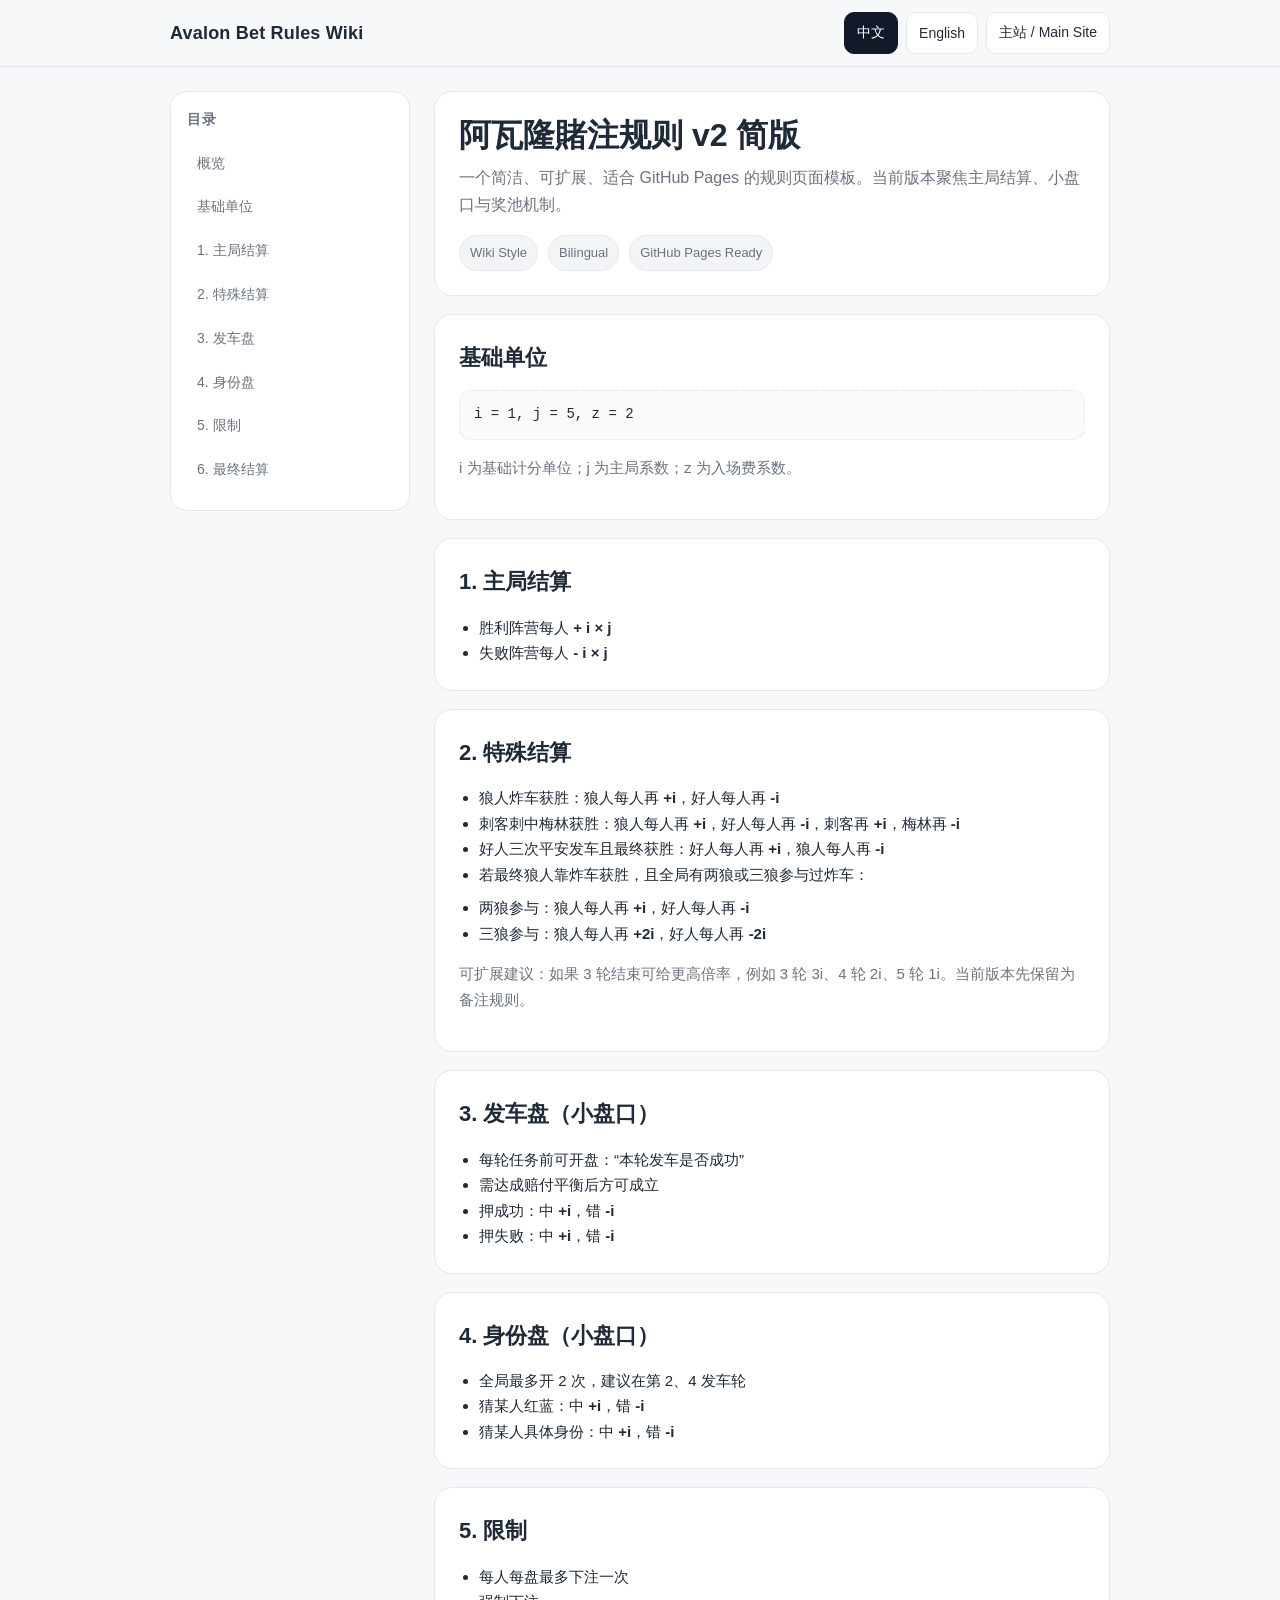
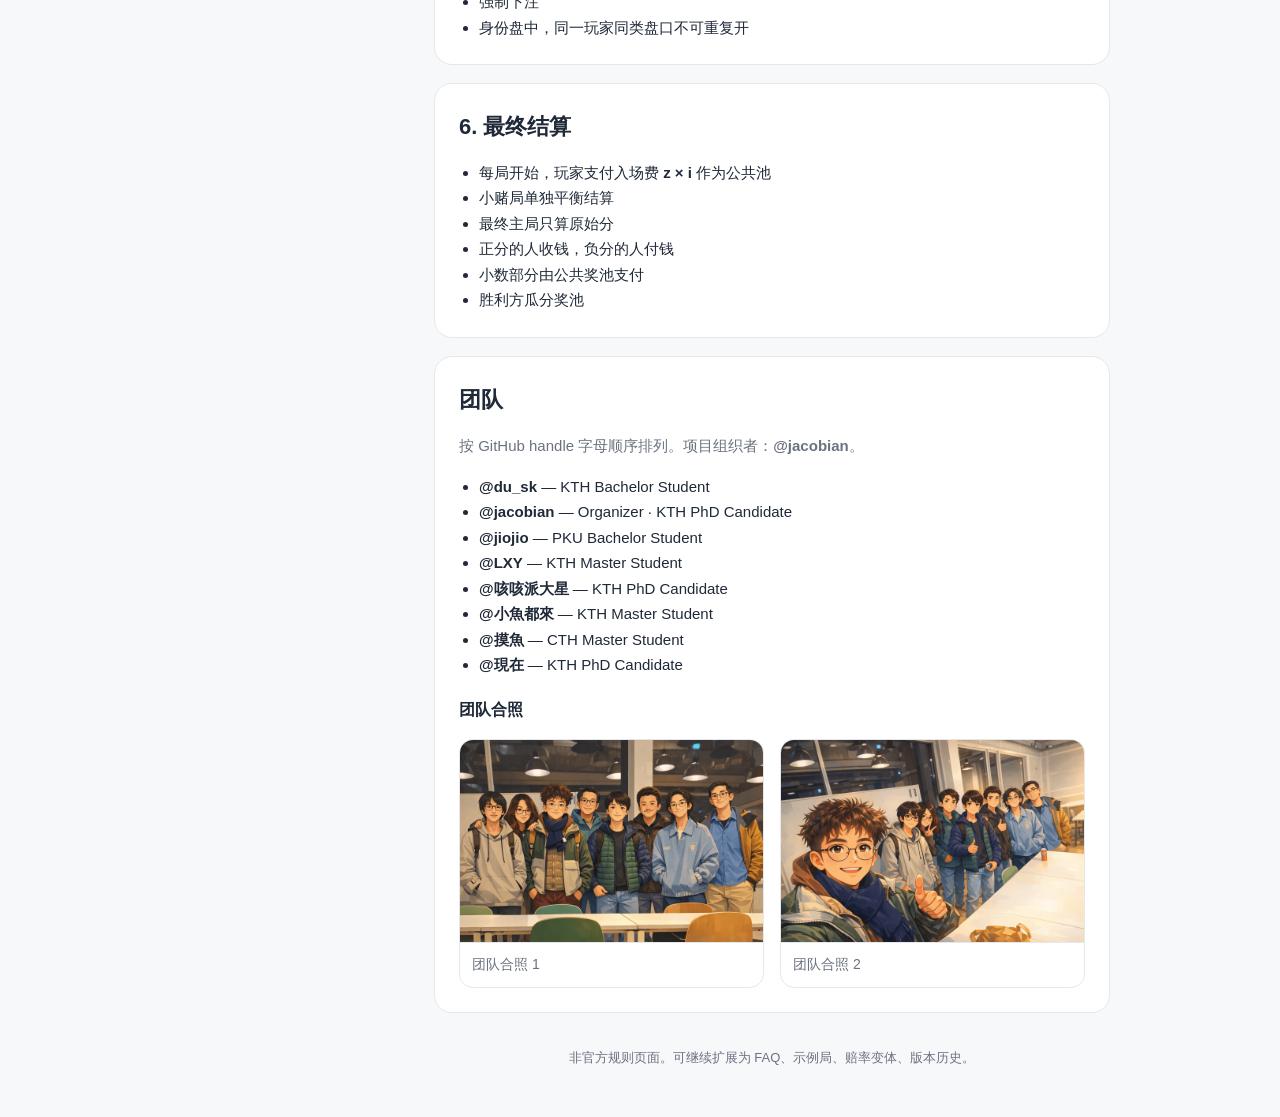
==== index.html @ 6ad9d30f "Add files via upload" ====
<!DOCTYPE html>
<html lang="zh-CN">
<head>
  <meta charset="UTF-8" />
  <meta name="viewport" content="width=device-width, initial-scale=1.0" />
  <title>Avalon Bet Rules Wiki</title>
  <style>
    :root {
      --bg: #f7f8fa;
      --panel: #ffffff;
      --text: #1f2937;
      --muted: #6b7280;
      --line: #e5e7eb;
      --accent: #111827;
      --accent-soft: #f3f4f6;
      --maxw: 980px;
    }

    * { box-sizing: border-box; }

    html {
      scroll-behavior: smooth;
    }

    body {
      margin: 0;
      font-family: -apple-system, BlinkMacSystemFont, "Segoe UI", "PingFang SC",
        "Hiragino Sans GB", "Microsoft YaHei", sans-serif;
      background: var(--bg);
      color: var(--text);
      line-height: 1.7;
    }

    a {
      color: inherit;
      text-decoration: none;
    }

    .topbar {
      position: sticky;
      top: 0;
      z-index: 20;
      backdrop-filter: blur(10px);
      background: rgba(247, 248, 250, 0.9);
      border-bottom: 1px solid var(--line);
    }

    .topbar-inner {
      max-width: var(--maxw);
      margin: 0 auto;
      padding: 12px 20px;
      display: flex;
      align-items: center;
      justify-content: space-between;
      gap: 12px;
      flex-wrap: wrap;
    }

    .brand {
      font-size: 18px;
      font-weight: 700;
      letter-spacing: 0.2px;
    }

    .toolbar {
      display: flex;
      gap: 8px;
      flex-wrap: wrap;
    }

    button, .btn-link {
      border: 1px solid var(--line);
      background: var(--panel);
      color: var(--text);
      padding: 8px 12px;
      border-radius: 10px;
      cursor: pointer;
      font-size: 14px;
      transition: 0.2s ease;
    }

    button:hover, .btn-link:hover {
      background: var(--accent-soft);
    }

    button.active {
      background: var(--accent);
      color: #fff;
      border-color: var(--accent);
    }

    .layout {
      max-width: var(--maxw);
      margin: 0 auto;
      padding: 24px 20px 48px;
      display: grid;
      grid-template-columns: 240px 1fr;
      gap: 24px;
    }

    .sidebar {
      align-self: start;
      position: sticky;
      top: 76px;
      background: var(--panel);
      border: 1px solid var(--line);
      border-radius: 16px;
      padding: 16px;
    }

    .sidebar h2 {
      margin: 0 0 12px;
      font-size: 14px;
      color: var(--muted);
      text-transform: uppercase;
      letter-spacing: 0.08em;
    }

    .sidebar nav a {
      display: block;
      padding: 8px 10px;
      border-radius: 10px;
      color: var(--muted);
      font-size: 14px;
      margin-bottom: 4px;
    }

    .sidebar nav a:hover {
      background: var(--accent-soft);
      color: var(--text);
    }

    .content {
      min-width: 0;
    }

    .hero, .card {
      background: var(--panel);
      border: 1px solid var(--line);
      border-radius: 18px;
      padding: 24px;
      margin-bottom: 18px;
    }

    .hero h1 {
      margin: 0 0 10px;
      font-size: 32px;
      line-height: 1.2;
    }

    .hero p {
      margin: 0;
      color: var(--muted);
    }

    .meta {
      display: flex;
      flex-wrap: wrap;
      gap: 10px;
      margin-top: 16px;
    }

    .tag {
      display: inline-block;
      padding: 6px 10px;
      border-radius: 999px;
      background: var(--accent-soft);
      border: 1px solid var(--line);
      font-size: 13px;
      color: var(--muted);
    }

    .card h2 {
      margin: 0 0 14px;
      font-size: 22px;
    }

    .card h3 {
      margin: 18px 0 10px;
      font-size: 16px;
    }

    .card p, .card li {
      font-size: 15px;
    }

    .card ul {
      margin: 8px 0 0 20px;
      padding: 0;
    }

    .formula {
      background: #fafafa;
      border: 1px dashed var(--line);
      border-radius: 12px;
      padding: 12px 14px;
      font-family: ui-monospace, SFMono-Regular, Menlo, Consolas, monospace;
      font-size: 14px;
      overflow-x: auto;
    }

    .note {
      color: var(--muted);
      font-size: 14px;
    }

    .footer {
      text-align: center;
      color: var(--muted);
      font-size: 13px;
      padding: 16px 0 0;
    }

    [data-lang] {
      display: none;
    }

    [data-lang].show {
      display: block;
    }

    @media (max-width: 860px) {
      .layout {
        grid-template-columns: 1fr;
      }

      .sidebar {
        position: static;
      }

      .hero h1 {
        font-size: 26px;
      }
    }

      .team-grid {
    display: grid;
    grid-template-columns: repeat(2, minmax(0, 1fr));
    gap: 16px;
    margin-top: 16px;
  }

  .team-figure {
    margin: 0;
    border: 1px solid var(--line);
    border-radius: 14px;
    overflow: hidden;
    background: #fff;
  }

  .team-figure img {
    display: block;
    width: 100%;
    height: auto;
  }

  .team-figure figcaption {
    padding: 10px 12px;
    font-size: 14px;
    color: var(--muted);
    border-top: 1px solid var(--line);
  }

  @media (max-width: 860px) {
    .team-grid {
      grid-template-columns: 1fr;
    }
  }
    
  </style>
</head>
<body>
  <header class="topbar">
    <div class="topbar-inner">
      <div class="brand">Avalon Bet Rules Wiki</div>
      <div class="toolbar">
        <button id="btn-zh" class="active" type="button">中文</button>
        <button id="btn-en" type="button">English</button>
        <a class="btn-link" href="https://bkdzq.github.io" target="_blank" rel="noopener noreferrer">
          主站 / Main Site
        </a>
      </div>
    </div>
  </header>

  <main class="layout">
    <aside class="sidebar">
      <div data-lang="zh" class="show">
        <h2>目录</h2>
        <nav>
          <a href="#overview">概览</a>
          <a href="#units">基础单位</a>
          <a href="#main-settlement">1. 主局结算</a>
          <a href="#special-settlement">2. 特殊结算</a>
          <a href="#mission-bet">3. 发车盘</a>
          <a href="#identity-bet">4. 身份盘</a>
          <a href="#restrictions">5. 限制</a>
          <a href="#final-settlement">6. 最终结算</a>
        </nav>
      </div>

      <div data-lang="en">
        <h2>Contents</h2>
        <nav>
          <a href="#overview">Overview</a>
          <a href="#units">Base Units</a>
          <a href="#main-settlement">1. Main Settlement</a>
          <a href="#special-settlement">2. Special Settlement</a>
          <a href="#mission-bet">3. Mission Bet</a>
          <a href="#identity-bet">4. Identity Bet</a>
          <a href="#restrictions">5. Restrictions</a>
          <a href="#final-settlement">6. Final Settlement</a>
        </nav>
      </div>
    </aside>

    <section class="content">
      <section class="hero" id="overview">
        <div data-lang="zh" class="show">
          <h1>阿瓦隆賭注规则 v2 简版</h1>
          <p>一个简洁、可扩展、适合 GitHub Pages 的规则页面模板。当前版本聚焦主局结算、小盘口与奖池机制。</p>
          <div class="meta">
            <span class="tag">Wiki Style</span>
            <span class="tag">Bilingual</span>
            <span class="tag">GitHub Pages Ready</span>
          </div>
        </div>

        <div data-lang="en">
          <h1>Avalon Betting Rules v2 (Short Edition)</h1>
          <p>A compact and extensible GitHub Pages template for publishing the rule set, including main settlement, side bets, and prize pool logic.</p>
          <div class="meta">
            <span class="tag">Wiki Style</span>
            <span class="tag">Bilingual</span>
            <span class="tag">GitHub Pages Ready</span>
          </div>
        </div>
      </section>

      <section class="card" id="units">
        <div data-lang="zh" class="show">
          <h2>基础单位</h2>
          <div class="formula">i = 1, j = 5, z = 2</div>
          <p class="note">i 为基础计分单位；j 为主局系数；z 为入场费系数。</p>
        </div>

        <div data-lang="en">
          <h2>Base Units</h2>
          <div class="formula">i = 1, j = 5, z = 2</div>
          <p class="note">i is the base scoring unit; j is the main-game multiplier; z is the entry-fee multiplier.</p>
        </div>
      </section>

      <section class="card" id="main-settlement">
        <div data-lang="zh" class="show">
          <h2>1. 主局结算</h2>
          <ul>
            <li>胜利阵营每人 <strong>+ i × j</strong></li>
            <li>失败阵营每人 <strong>- i × j</strong></li>
          </ul>
        </div>

        <div data-lang="en">
          <h2>1. Main Settlement</h2>
          <ul>
            <li>Each member of the winning camp receives <strong>+ i × j</strong></li>
            <li>Each member of the losing camp receives <strong>- i × j</strong></li>
          </ul>
        </div>
      </section>

      <section class="card" id="special-settlement">
        <div data-lang="zh" class="show">
          <h2>2. 特殊结算</h2>
          <ul>
            <li>狼人炸车获胜：狼人每人再 <strong>+i</strong>，好人每人再 <strong>-i</strong></li>
            <li>刺客刺中梅林获胜：狼人每人再 <strong>+i</strong>，好人每人再 <strong>-i</strong>，刺客再 <strong>+i</strong>，梅林再 <strong>-i</strong></li>
            <li>好人三次平安发车且最终获胜：好人每人再 <strong>+i</strong>，狼人每人再 <strong>-i</strong></li>
            <li>若最终狼人靠炸车获胜，且全局有两狼或三狼参与过炸车：</li>
          </ul>
          <ul>
            <li>两狼参与：狼人每人再 <strong>+i</strong>，好人每人再 <strong>-i</strong></li>
            <li>三狼参与：狼人每人再 <strong>+2i</strong>，好人每人再 <strong>-2i</strong></li>
          </ul>
          <p class="note">
            可扩展建议：如果 3 轮结束可给更高倍率，例如 3 轮 3i、4 轮 2i、5 轮 1i。当前版本先保留为备注规则。
          </p>
        </div>

        <div data-lang="en">
          <h2>2. Special Settlement</h2>
          <ul>
            <li>Evil wins by mission sabotage: each evil player gains <strong>+i</strong>, each good player loses <strong>-i</strong></li>
            <li>Assassin correctly kills Merlin: each evil player gains <strong>+i</strong>, each good player loses <strong>-i</strong>; the Assassin gains an additional <strong>+i</strong>, Merlin loses an additional <strong>-i</strong></li>
            <li>Good achieves three clean missions and wins the game: each good player gains <strong>+i</strong>, each evil player loses <strong>-i</strong></li>
            <li>If evil wins through sabotage and two or three evil players have sabotaged missions during the game:</li>
          </ul>
          <ul>
            <li>Two evil participants: each evil player gains <strong>+i</strong>, each good player loses <strong>-i</strong></li>
            <li>Three evil participants: each evil player gains <strong>+2i</strong>, each good player loses <strong>-2i</strong></li>
          </ul>
          <p class="note">
            Optional extension: reward faster victories more heavily, such as 3 rounds = 3i, 4 rounds = 2i, 5 rounds = 1i.
          </p>
        </div>
      </section>

      <section class="card" id="mission-bet">
        <div data-lang="zh" class="show">
          <h2>3. 发车盘（小盘口）</h2>
          <ul>
            <li>每轮任务前可开盘：“本轮发车是否成功”</li>
            <li>需达成赔付平衡后方可成立</li>
            <li>押成功：中 <strong>+i</strong>，错 <strong>-i</strong></li>
            <li>押失败：中 <strong>+i</strong>，错 <strong>-i</strong></li>
          </ul>
        </div>

        <div data-lang="en">
          <h2>3. Mission Bet (Side Bet)</h2>
          <ul>
            <li>Before each mission, a side market may be opened: “Will this mission succeed?”</li>
            <li>The market must be payout-balanced before it becomes valid</li>
            <li>Bet on success: correct <strong>+i</strong>, wrong <strong>-i</strong></li>
            <li>Bet on failure: correct <strong>+i</strong>, wrong <strong>-i</strong></li>
          </ul>
        </div>
      </section>

      <section class="card" id="identity-bet">
        <div data-lang="zh" class="show">
          <h2>4. 身份盘（小盘口）</h2>
          <ul>
            <li>全局最多开 2 次，建议在第 2、4 发车轮</li>
            <li>猜某人红蓝：中 <strong>+i</strong>，错 <strong>-i</strong></li>
            <li>猜某人具体身份：中 <strong>+i</strong>，错 <strong>-i</strong></li>
          </ul>
        </div>

        <div data-lang="en">
          <h2>4. Identity Bet (Side Bet)</h2>
          <ul>
            <li>At most 2 identity markets may be opened per game, suggested on mission rounds 2 and 4</li>
            <li>Guess a player’s camp (good/evil): correct <strong>+i</strong>, wrong <strong>-i</strong></li>
            <li>Guess a player’s exact role: correct <strong>+i</strong>, wrong <strong>-i</strong></li>
          </ul>
        </div>
      </section>

      <section class="card" id="restrictions">
        <div data-lang="zh" class="show">
          <h2>5. 限制</h2>
          <ul>
            <li>每人每盘最多下注一次</li>
            <li>强制下注</li>
            <li>身份盘中，同一玩家同类盘口不可重复开</li>
          </ul>
        </div>

        <div data-lang="en">
          <h2>5. Restrictions</h2>
          <ul>
            <li>Each player may place at most one bet in each market</li>
            <li>Betting is mandatory</li>
            <li>In identity markets, the same type of market cannot be opened repeatedly for the same player</li>
          </ul>
        </div>
      </section>

      <section class="card" id="final-settlement">
        <div data-lang="zh" class="show">
          <h2>6. 最终结算</h2>
          <ul>
            <li>每局开始，玩家支付入场费 <strong>z × i</strong> 作为公共池</li>
            <li>小赌局单独平衡结算</li>
            <li>最终主局只算原始分</li>
            <li>正分的人收钱，负分的人付钱</li>
            <li>小数部分由公共奖池支付</li>
            <li>胜利方瓜分奖池</li>
          </ul>
        </div>

        <div data-lang="en">
          <h2>6. Final Settlement</h2>
          <ul>
            <li>At the start of each game, every player pays an entry fee of <strong>z × i</strong> into the public pool</li>
            <li>Side bets are settled separately in a balanced manner</li>
            <li>The final main-game settlement uses only the original main-game score</li>
            <li>Players with positive scores receive money; players with negative scores pay money</li>
            <li>Decimal remainders are covered by the public pool</li>
            <li>The winning side shares the prize pool</li>
          </ul>
        </div>
      
      </section>


<section class="card" id="team">
  <div data-lang="zh" class="show">
    <h2>团队</h2>
    <p class="note">按 GitHub handle 字母顺序排列。项目组织者：<strong>@jacobian</strong>。</p>

    <ul class="member-list">
      <li><strong>@du_sk</strong> — KTH Bachelor Student</li>
      <li><strong>@jacobian</strong> — Organizer · KTH PhD Candidate</li>
      <li><strong>@jiojio</strong> — PKU Bachelor Student</li>
      <li><strong>@LXY</strong> — KTH Master Student</li>
      <li><strong>@咳咳派大星</strong> — KTH PhD Candidate</li>
      <li><strong>@小魚都來</strong> — KTH Master Student</li>
      <li><strong>@摸魚</strong> — CTH Master Student</li>
      <li><strong>@現在</strong> — KTH PhD Candidate</li>
    </ul>

    <h3>团队合照</h3>
    <div class="team-grid">
      <figure class="team-figure">
        <img src="assets/group1.png" alt="团队合照 1">
        <figcaption>团队合照 1</figcaption>
      </figure>

      <figure class="team-figure">
        <img src="assets/group2.png" alt="团队合照 2">
        <figcaption>团队合照 2</figcaption>
      </figure>
    </div>
  </div>

  <div data-lang="en">
    <h2>Team</h2>
    <p class="note">Listed in alphabetical order by GitHub handle. Project organizer: <strong>@jacobian</strong>.</p>

    <ul class="member-list">
      <li><strong>@du_sk</strong> — KTH Bachelor Student</li>
      <li><strong>@jacobian</strong> — Organizer · KTH PhD Candidate</li>
      <li><strong>@jiojio</strong> — PKU Bachelor Student</li>
      <li><strong>@LXY</strong> — KTH Master Student</li>
      <li><strong>@咳咳派大星</strong> — KTH PhD Candidate</li>
      <li><strong>@小魚都來</strong> — KTH Master Student</li>
      <li><strong>@摸魚</strong> — CTH Master Student</li>
      <li><strong>@現在</strong> — KTH PhD Candidate</li>
    </ul>

    <h3>Team Photos</h3>
    <div class="team-grid">
      <figure class="team-figure">
        <img src="assets/group1.png" alt="Team Photo 1">
        <figcaption>Team Photo 1</figcaption>
      </figure>

      <figure class="team-figure">
        <img src="assets/group2.png" alt="Team Photo 2">
        <figcaption>Team Photo 2</figcaption>
      </figure>
    </div>
  </div>
</section>


      
      <section class="footer">
        <div data-lang="zh" class="show">
          非官方规则页面。可继续扩展为 FAQ、示例局、赔率变体、版本历史。
        </div>
        <div data-lang="en">
          Unofficial rule page. Can be extended with FAQ, sample games, odds variants, and version history.
        </div>
      </section>
    </section>
  </main>

  <script>
    const langBlocks = document.querySelectorAll("[data-lang]");
    const btnZh = document.getElementById("btn-zh");
    const btnEn = document.getElementById("btn-en");

    function setLang(lang) {
      langBlocks.forEach(el => {
        el.classList.toggle("show", el.getAttribute("data-lang") === lang);
      });

      btnZh.classList.toggle("active", lang === "zh");
      btnEn.classList.toggle("active", lang === "en");

      document.documentElement.lang = lang === "zh" ? "zh-CN" : "en";
      localStorage.setItem("site-lang", lang);
    }

    btnZh.addEventListener("click", () => setLang("zh"));
    btnEn.addEventListener("click", () => setLang("en"));

    const savedLang = localStorage.getItem("site-lang");
    if (savedLang === "en") {
      setLang("en");
    } else {
      setLang("zh");
    }
  </script>
</body>
</html>
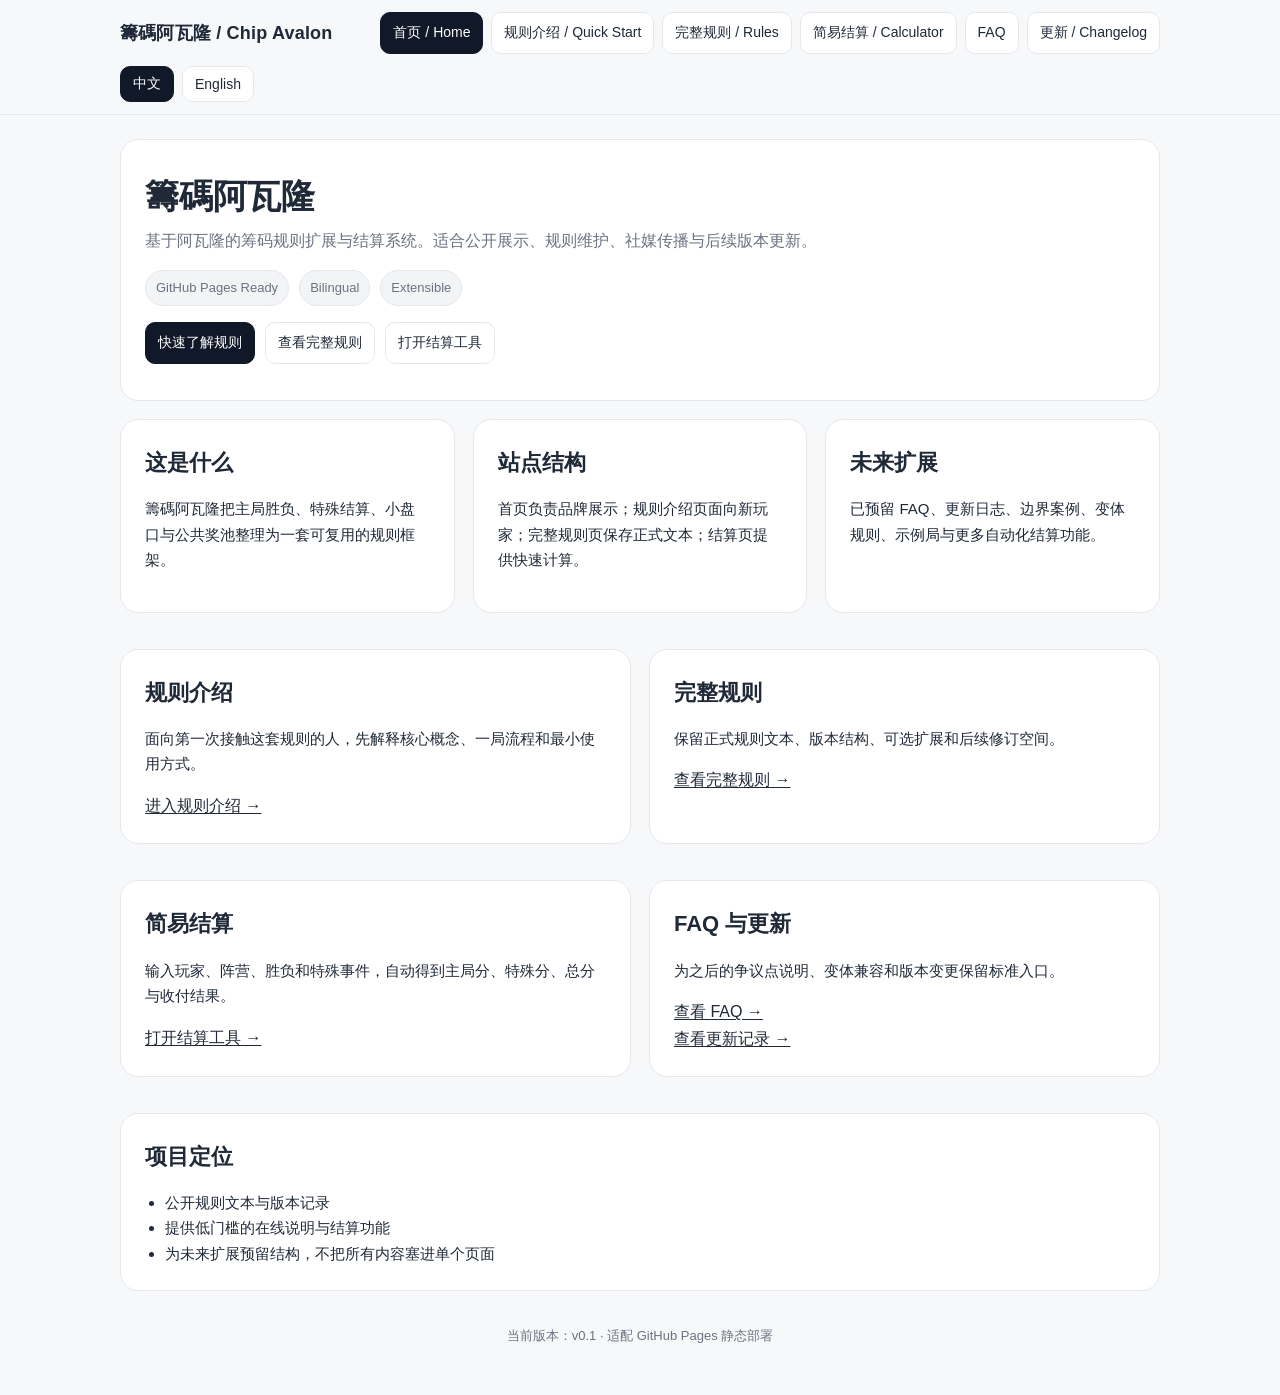
==== commit 0f50723a: "Add files via upload" ====
--- a/index.html
+++ b/index.html
@@ -3,597 +3,174 @@
 <head>
   <meta charset="UTF-8" />
   <meta name="viewport" content="width=device-width, initial-scale=1.0" />
-  <title>Avalon Bet Rules Wiki</title>
-  <style>
-    :root {
-      --bg: #f7f8fa;
-      --panel: #ffffff;
-      --text: #1f2937;
-      --muted: #6b7280;
-      --line: #e5e7eb;
-      --accent: #111827;
-      --accent-soft: #f3f4f6;
-      --maxw: 980px;
-    }
-
-    * { box-sizing: border-box; }
-
-    html {
-      scroll-behavior: smooth;
-    }
-
-    body {
-      margin: 0;
-      font-family: -apple-system, BlinkMacSystemFont, "Segoe UI", "PingFang SC",
-        "Hiragino Sans GB", "Microsoft YaHei", sans-serif;
-      background: var(--bg);
-      color: var(--text);
-      line-height: 1.7;
-    }
-
-    a {
-      color: inherit;
-      text-decoration: none;
-    }
-
-    .topbar {
-      position: sticky;
-      top: 0;
-      z-index: 20;
-      backdrop-filter: blur(10px);
-      background: rgba(247, 248, 250, 0.9);
-      border-bottom: 1px solid var(--line);
-    }
-
-    .topbar-inner {
-      max-width: var(--maxw);
-      margin: 0 auto;
-      padding: 12px 20px;
-      display: flex;
-      align-items: center;
-      justify-content: space-between;
-      gap: 12px;
-      flex-wrap: wrap;
-    }
-
-    .brand {
-      font-size: 18px;
-      font-weight: 700;
-      letter-spacing: 0.2px;
-    }
-
-    .toolbar {
-      display: flex;
-      gap: 8px;
-      flex-wrap: wrap;
-    }
-
-    button, .btn-link {
-      border: 1px solid var(--line);
-      background: var(--panel);
-      color: var(--text);
-      padding: 8px 12px;
-      border-radius: 10px;
-      cursor: pointer;
-      font-size: 14px;
-      transition: 0.2s ease;
-    }
-
-    button:hover, .btn-link:hover {
-      background: var(--accent-soft);
-    }
-
-    button.active {
-      background: var(--accent);
-      color: #fff;
-      border-color: var(--accent);
-    }
-
-    .layout {
-      max-width: var(--maxw);
-      margin: 0 auto;
-      padding: 24px 20px 48px;
-      display: grid;
-      grid-template-columns: 240px 1fr;
-      gap: 24px;
-    }
-
-    .sidebar {
-      align-self: start;
-      position: sticky;
-      top: 76px;
-      background: var(--panel);
-      border: 1px solid var(--line);
-      border-radius: 16px;
-      padding: 16px;
-    }
-
-    .sidebar h2 {
-      margin: 0 0 12px;
-      font-size: 14px;
-      color: var(--muted);
-      text-transform: uppercase;
-      letter-spacing: 0.08em;
-    }
-
-    .sidebar nav a {
-      display: block;
-      padding: 8px 10px;
-      border-radius: 10px;
-      color: var(--muted);
-      font-size: 14px;
-      margin-bottom: 4px;
-    }
-
-    .sidebar nav a:hover {
-      background: var(--accent-soft);
-      color: var(--text);
-    }
-
-    .content {
-      min-width: 0;
-    }
-
-    .hero, .card {
-      background: var(--panel);
-      border: 1px solid var(--line);
-      border-radius: 18px;
-      padding: 24px;
-      margin-bottom: 18px;
-    }
-
-    .hero h1 {
-      margin: 0 0 10px;
-      font-size: 32px;
-      line-height: 1.2;
-    }
-
-    .hero p {
-      margin: 0;
-      color: var(--muted);
-    }
-
-    .meta {
-      display: flex;
-      flex-wrap: wrap;
-      gap: 10px;
-      margin-top: 16px;
-    }
-
-    .tag {
-      display: inline-block;
-      padding: 6px 10px;
-      border-radius: 999px;
-      background: var(--accent-soft);
-      border: 1px solid var(--line);
-      font-size: 13px;
-      color: var(--muted);
-    }
-
-    .card h2 {
-      margin: 0 0 14px;
-      font-size: 22px;
-    }
-
-    .card h3 {
-      margin: 18px 0 10px;
-      font-size: 16px;
-    }
-
-    .card p, .card li {
-      font-size: 15px;
-    }
-
-    .card ul {
-      margin: 8px 0 0 20px;
-      padding: 0;
-    }
-
-    .formula {
-      background: #fafafa;
-      border: 1px dashed var(--line);
-      border-radius: 12px;
-      padding: 12px 14px;
-      font-family: ui-monospace, SFMono-Regular, Menlo, Consolas, monospace;
-      font-size: 14px;
-      overflow-x: auto;
-    }
-
-    .note {
-      color: var(--muted);
-      font-size: 14px;
-    }
-
-    .footer {
-      text-align: center;
-      color: var(--muted);
-      font-size: 13px;
-      padding: 16px 0 0;
-    }
-
-    [data-lang] {
-      display: none;
-    }
-
-    [data-lang].show {
-      display: block;
-    }
-
-    @media (max-width: 860px) {
-      .layout {
-        grid-template-columns: 1fr;
-      }
-
-      .sidebar {
-        position: static;
-      }
-
-      .hero h1 {
-        font-size: 26px;
-      }
-    }
-
-      .team-grid {
-    display: grid;
-    grid-template-columns: repeat(2, minmax(0, 1fr));
-    gap: 16px;
-    margin-top: 16px;
-  }
-
-  .team-figure {
-    margin: 0;
-    border: 1px solid var(--line);
-    border-radius: 14px;
-    overflow: hidden;
-    background: #fff;
-  }
-
-  .team-figure img {
-    display: block;
-    width: 100%;
-    height: auto;
-  }
-
-  .team-figure figcaption {
-    padding: 10px 12px;
-    font-size: 14px;
-    color: var(--muted);
-    border-top: 1px solid var(--line);
-  }
-
-  @media (max-width: 860px) {
-    .team-grid {
-      grid-template-columns: 1fr;
-    }
-  }
-    
-  </style>
+  <title>籌碼阿瓦隆 | Chip Avalon</title>
+  <meta name="description" content="籌碼阿瓦隆：基于阿瓦隆的筹码规则扩展与结算系统。包含快速上手、完整规则、简易结算工具与版本更新。" />
+  <link rel="stylesheet" href="./assets/css/main.css" />
 </head>
 <body>
   <header class="topbar">
     <div class="topbar-inner">
-      <div class="brand">Avalon Bet Rules Wiki</div>
+      <div class="brand">籌碼阿瓦隆 / Chip Avalon</div>
+      <nav class="toolbar">
+        <a class="btn-link active-nav" href="./index.html" data-nav="home">首页 / Home</a>
+        <a class="btn-link" href="./quickstart.html" data-nav="quickstart">规则介绍 / Quick Start</a>
+        <a class="btn-link" href="./rules.html" data-nav="rules">完整规则 / Rules</a>
+        <a class="btn-link" href="./calculator.html" data-nav="calculator">简易结算 / Calculator</a>
+        <a class="btn-link" href="./faq.html" data-nav="faq">FAQ</a>
+        <a class="btn-link" href="./changelog.html" data-nav="changelog">更新 / Changelog</a>
+      </nav>
       <div class="toolbar">
         <button id="btn-zh" class="active" type="button">中文</button>
         <button id="btn-en" type="button">English</button>
-        <a class="btn-link" href="https://bkdzq.github.io" target="_blank" rel="noopener noreferrer">
-          主站 / Main Site
-        </a>
       </div>
     </div>
   </header>
 
-  <main class="layout">
-    <aside class="sidebar">
-      <div data-lang="zh" class="show">
-        <h2>目录</h2>
-        <nav>
-          <a href="#overview">概览</a>
-          <a href="#units">基础单位</a>
-          <a href="#main-settlement">1. 主局结算</a>
-          <a href="#special-settlement">2. 特殊结算</a>
-          <a href="#mission-bet">3. 发车盘</a>
-          <a href="#identity-bet">4. 身份盘</a>
-          <a href="#restrictions">5. 限制</a>
-          <a href="#final-settlement">6. 最终结算</a>
-        </nav>
-      </div>
-
-      <div data-lang="en">
-        <h2>Contents</h2>
-        <nav>
-          <a href="#overview">Overview</a>
-          <a href="#units">Base Units</a>
-          <a href="#main-settlement">1. Main Settlement</a>
-          <a href="#special-settlement">2. Special Settlement</a>
-          <a href="#mission-bet">3. Mission Bet</a>
-          <a href="#identity-bet">4. Identity Bet</a>
-          <a href="#restrictions">5. Restrictions</a>
-          <a href="#final-settlement">6. Final Settlement</a>
-        </nav>
-      </div>
-    </aside>
-
+  <main class="layout single">
     <section class="content">
-      <section class="hero" id="overview">
+      <section class="hero hero-home">
         <div data-lang="zh" class="show">
-          <h1>阿瓦隆賭注规则 v2 简版</h1>
-          <p>一个简洁、可扩展、适合 GitHub Pages 的规则页面模板。当前版本聚焦主局结算、小盘口与奖池机制。</p>
+          <h1>籌碼阿瓦隆</h1>
+          <p>基于阿瓦隆的筹码规则扩展与结算系统。适合公开展示、规则维护、社媒传播与后续版本更新。</p>
           <div class="meta">
-            <span class="tag">Wiki Style</span>
+            <span class="tag">GitHub Pages Ready</span>
             <span class="tag">Bilingual</span>
-            <span class="tag">GitHub Pages Ready</span>
+            <span class="tag">Extensible</span>
+          </div>
+          <div class="cta-row">
+            <a class="btn-primary" href="./quickstart.html">快速了解规则</a>
+            <a class="btn-link" href="./rules.html">查看完整规则</a>
+            <a class="btn-link" href="./calculator.html">打开结算工具</a>
           </div>
         </div>
-
         <div data-lang="en">
-          <h1>Avalon Betting Rules v2 (Short Edition)</h1>
-          <p>A compact and extensible GitHub Pages template for publishing the rule set, including main settlement, side bets, and prize pool logic.</p>
+          <h1>Chip Avalon</h1>
+          <p>A chip-based rule extension and settlement system for Avalon. Built for public publishing, revision tracking, social media distribution, and future expansion.</p>
           <div class="meta">
-            <span class="tag">Wiki Style</span>
+            <span class="tag">GitHub Pages Ready</span>
             <span class="tag">Bilingual</span>
-            <span class="tag">GitHub Pages Ready</span>
+            <span class="tag">Extensible</span>
+          </div>
+          <div class="cta-row">
+            <a class="btn-primary" href="./quickstart.html">Quick Start</a>
+            <a class="btn-link" href="./rules.html">Full Rules</a>
+            <a class="btn-link" href="./calculator.html">Calculator</a>
           </div>
         </div>
       </section>
 
-      <section class="card" id="units">
-        <div data-lang="zh" class="show">
-          <h2>基础单位</h2>
-          <div class="formula">i = 1, j = 5, z = 2</div>
-          <p class="note">i 为基础计分单位；j 为主局系数；z 为入场费系数。</p>
-        </div>
-
-        <div data-lang="en">
-          <h2>Base Units</h2>
-          <div class="formula">i = 1, j = 5, z = 2</div>
-          <p class="note">i is the base scoring unit; j is the main-game multiplier; z is the entry-fee multiplier.</p>
-        </div>
+      <section class="grid-3">
+        <article class="card">
+          <div data-lang="zh" class="show">
+            <h2>这是什么</h2>
+            <p>籌碼阿瓦隆把主局胜负、特殊结算、小盘口与公共奖池整理为一套可复用的规则框架。</p>
+          </div>
+          <div data-lang="en">
+            <h2>What it is</h2>
+            <p>Chip Avalon organizes win/loss settlement, special events, side markets, and prize-pool logic into a reusable framework.</p>
+          </div>
+        </article>
+        <article class="card">
+          <div data-lang="zh" class="show">
+            <h2>站点结构</h2>
+            <p>首页负责品牌展示；规则介绍页面向新玩家；完整规则页保存正式文本；结算页提供快速计算。</p>
+          </div>
+          <div data-lang="en">
+            <h2>Site structure</h2>
+            <p>The home page handles branding, Quick Start targets new players, Rules stores the formal text, and Calculator handles settlement.</p>
+          </div>
+        </article>
+        <article class="card">
+          <div data-lang="zh" class="show">
+            <h2>未来扩展</h2>
+            <p>已预留 FAQ、更新日志、边界案例、变体规则、示例局与更多自动化结算功能。</p>
+          </div>
+          <div data-lang="en">
+            <h2>Future expansion</h2>
+            <p>FAQ, changelog, edge cases, rule variants, sample games, and richer automated settlement features can be added later.</p>
+          </div>
+        </article>
       </section>
 
-      <section class="card" id="main-settlement">
+      <section class="grid-2">
+        <article class="card feature-card">
+          <div data-lang="zh" class="show">
+            <h2>规则介绍</h2>
+            <p>面向第一次接触这套规则的人，先解释核心概念、一局流程和最小使用方式。</p>
+            <a class="text-link" href="./quickstart.html">进入规则介绍 →</a>
+          </div>
+          <div data-lang="en">
+            <h2>Quick Start</h2>
+            <p>For first-time readers: core concepts, match flow, and the minimum structure needed to start using the rules.</p>
+            <a class="text-link" href="./quickstart.html">Open Quick Start →</a>
+          </div>
+        </article>
+        <article class="card feature-card">
+          <div data-lang="zh" class="show">
+            <h2>完整规则</h2>
+            <p>保留正式规则文本、版本结构、可选扩展和后续修订空间。</p>
+            <a class="text-link" href="./rules.html">查看完整规则 →</a>
+          </div>
+          <div data-lang="en">
+            <h2>Full Rules</h2>
+            <p>The formal rule text, structured sections, optional extensions, and room for future revisions.</p>
+            <a class="text-link" href="./rules.html">Open Full Rules →</a>
+          </div>
+        </article>
+        <article class="card feature-card">
+          <div data-lang="zh" class="show">
+            <h2>简易结算</h2>
+            <p>输入玩家、阵营、胜负和特殊事件，自动得到主局分、特殊分、总分与收付结果。</p>
+            <a class="text-link" href="./calculator.html">打开结算工具 →</a>
+          </div>
+          <div data-lang="en">
+            <h2>Calculator</h2>
+            <p>Enter players, camps, outcomes, and special events to calculate base score, special score, totals, and payment results.</p>
+            <a class="text-link" href="./calculator.html">Open Calculator →</a>
+          </div>
+        </article>
+        <article class="card feature-card">
+          <div data-lang="zh" class="show">
+            <h2>FAQ 与更新</h2>
+            <p>为之后的争议点说明、变体兼容和版本变更保留标准入口。</p>
+            <a class="text-link" href="./faq.html">查看 FAQ →</a><br />
+            <a class="text-link" href="./changelog.html">查看更新记录 →</a>
+          </div>
+          <div data-lang="en">
+            <h2>FAQ & Updates</h2>
+            <p>Reserved entry points for dispute handling, variants, compatibility notes, and version changes.</p>
+            <a class="text-link" href="./faq.html">Open FAQ →</a><br />
+            <a class="text-link" href="./changelog.html">Open Changelog →</a>
+          </div>
+        </article>
+      </section>
+
+      <section class="card">
         <div data-lang="zh" class="show">
-          <h2>1. 主局结算</h2>
+          <h2>项目定位</h2>
           <ul>
-            <li>胜利阵营每人 <strong>+ i × j</strong></li>
-            <li>失败阵营每人 <strong>- i × j</strong></li>
+            <li>公开规则文本与版本记录</li>
+            <li>提供低门槛的在线说明与结算功能</li>
+            <li>为未来扩展预留结构，不把所有内容塞进单个页面</li>
           </ul>
         </div>
-
         <div data-lang="en">
-          <h2>1. Main Settlement</h2>
+          <h2>Project goals</h2>
           <ul>
-            <li>Each member of the winning camp receives <strong>+ i × j</strong></li>
-            <li>Each member of the losing camp receives <strong>- i × j</strong></li>
+            <li>Publish the rule text and version history</li>
+            <li>Provide low-friction online explanation and settlement tools</li>
+            <li>Leave room for future growth instead of forcing everything into one page</li>
           </ul>
         </div>
       </section>
 
-      <section class="card" id="special-settlement">
-        <div data-lang="zh" class="show">
-          <h2>2. 特殊结算</h2>
-          <ul>
-            <li>狼人炸车获胜：狼人每人再 <strong>+i</strong>，好人每人再 <strong>-i</strong></li>
-            <li>刺客刺中梅林获胜：狼人每人再 <strong>+i</strong>，好人每人再 <strong>-i</strong>，刺客再 <strong>+i</strong>，梅林再 <strong>-i</strong></li>
-            <li>好人三次平安发车且最终获胜：好人每人再 <strong>+i</strong>，狼人每人再 <strong>-i</strong></li>
-            <li>若最终狼人靠炸车获胜，且全局有两狼或三狼参与过炸车：</li>
-          </ul>
-          <ul>
-            <li>两狼参与：狼人每人再 <strong>+i</strong>，好人每人再 <strong>-i</strong></li>
-            <li>三狼参与：狼人每人再 <strong>+2i</strong>，好人每人再 <strong>-2i</strong></li>
-          </ul>
-          <p class="note">
-            可扩展建议：如果 3 轮结束可给更高倍率，例如 3 轮 3i、4 轮 2i、5 轮 1i。当前版本先保留为备注规则。
-          </p>
-        </div>
-
-        <div data-lang="en">
-          <h2>2. Special Settlement</h2>
-          <ul>
-            <li>Evil wins by mission sabotage: each evil player gains <strong>+i</strong>, each good player loses <strong>-i</strong></li>
-            <li>Assassin correctly kills Merlin: each evil player gains <strong>+i</strong>, each good player loses <strong>-i</strong>; the Assassin gains an additional <strong>+i</strong>, Merlin loses an additional <strong>-i</strong></li>
-            <li>Good achieves three clean missions and wins the game: each good player gains <strong>+i</strong>, each evil player loses <strong>-i</strong></li>
-            <li>If evil wins through sabotage and two or three evil players have sabotaged missions during the game:</li>
-          </ul>
-          <ul>
-            <li>Two evil participants: each evil player gains <strong>+i</strong>, each good player loses <strong>-i</strong></li>
-            <li>Three evil participants: each evil player gains <strong>+2i</strong>, each good player loses <strong>-2i</strong></li>
-          </ul>
-          <p class="note">
-            Optional extension: reward faster victories more heavily, such as 3 rounds = 3i, 4 rounds = 2i, 5 rounds = 1i.
-          </p>
-        </div>
-      </section>
-
-      <section class="card" id="mission-bet">
-        <div data-lang="zh" class="show">
-          <h2>3. 发车盘（小盘口）</h2>
-          <ul>
-            <li>每轮任务前可开盘：“本轮发车是否成功”</li>
-            <li>需达成赔付平衡后方可成立</li>
-            <li>押成功：中 <strong>+i</strong>，错 <strong>-i</strong></li>
-            <li>押失败：中 <strong>+i</strong>，错 <strong>-i</strong></li>
-          </ul>
-        </div>
-
-        <div data-lang="en">
-          <h2>3. Mission Bet (Side Bet)</h2>
-          <ul>
-            <li>Before each mission, a side market may be opened: “Will this mission succeed?”</li>
-            <li>The market must be payout-balanced before it becomes valid</li>
-            <li>Bet on success: correct <strong>+i</strong>, wrong <strong>-i</strong></li>
-            <li>Bet on failure: correct <strong>+i</strong>, wrong <strong>-i</strong></li>
-          </ul>
-        </div>
-      </section>
-
-      <section class="card" id="identity-bet">
-        <div data-lang="zh" class="show">
-          <h2>4. 身份盘（小盘口）</h2>
-          <ul>
-            <li>全局最多开 2 次，建议在第 2、4 发车轮</li>
-            <li>猜某人红蓝：中 <strong>+i</strong>，错 <strong>-i</strong></li>
-            <li>猜某人具体身份：中 <strong>+i</strong>，错 <strong>-i</strong></li>
-          </ul>
-        </div>
-
-        <div data-lang="en">
-          <h2>4. Identity Bet (Side Bet)</h2>
-          <ul>
-            <li>At most 2 identity markets may be opened per game, suggested on mission rounds 2 and 4</li>
-            <li>Guess a player’s camp (good/evil): correct <strong>+i</strong>, wrong <strong>-i</strong></li>
-            <li>Guess a player’s exact role: correct <strong>+i</strong>, wrong <strong>-i</strong></li>
-          </ul>
-        </div>
-      </section>
-
-      <section class="card" id="restrictions">
-        <div data-lang="zh" class="show">
-          <h2>5. 限制</h2>
-          <ul>
-            <li>每人每盘最多下注一次</li>
-            <li>强制下注</li>
-            <li>身份盘中，同一玩家同类盘口不可重复开</li>
-          </ul>
-        </div>
-
-        <div data-lang="en">
-          <h2>5. Restrictions</h2>
-          <ul>
-            <li>Each player may place at most one bet in each market</li>
-            <li>Betting is mandatory</li>
-            <li>In identity markets, the same type of market cannot be opened repeatedly for the same player</li>
-          </ul>
-        </div>
-      </section>
-
-      <section class="card" id="final-settlement">
-        <div data-lang="zh" class="show">
-          <h2>6. 最终结算</h2>
-          <ul>
-            <li>每局开始，玩家支付入场费 <strong>z × i</strong> 作为公共池</li>
-            <li>小赌局单独平衡结算</li>
-            <li>最终主局只算原始分</li>
-            <li>正分的人收钱，负分的人付钱</li>
-            <li>小数部分由公共奖池支付</li>
-            <li>胜利方瓜分奖池</li>
-          </ul>
-        </div>
-
-        <div data-lang="en">
-          <h2>6. Final Settlement</h2>
-          <ul>
-            <li>At the start of each game, every player pays an entry fee of <strong>z × i</strong> into the public pool</li>
-            <li>Side bets are settled separately in a balanced manner</li>
-            <li>The final main-game settlement uses only the original main-game score</li>
-            <li>Players with positive scores receive money; players with negative scores pay money</li>
-            <li>Decimal remainders are covered by the public pool</li>
-            <li>The winning side shares the prize pool</li>
-          </ul>
-        </div>
-      
-      </section>
-
-
-<section class="card" id="team">
-  <div data-lang="zh" class="show">
-    <h2>团队</h2>
-    <p class="note">按 GitHub handle 字母顺序排列。项目组织者：<strong>@jacobian</strong>。</p>
-
-    <ul class="member-list">
-      <li><strong>@du_sk</strong> — KTH Bachelor Student</li>
-      <li><strong>@jacobian</strong> — Organizer · KTH PhD Candidate</li>
-      <li><strong>@jiojio</strong> — PKU Bachelor Student</li>
-      <li><strong>@LXY</strong> — KTH Master Student</li>
-      <li><strong>@咳咳派大星</strong> — KTH PhD Candidate</li>
-      <li><strong>@小魚都來</strong> — KTH Master Student</li>
-      <li><strong>@摸魚</strong> — CTH Master Student</li>
-      <li><strong>@現在</strong> — KTH PhD Candidate</li>
-    </ul>
-
-    <h3>团队合照</h3>
-    <div class="team-grid">
-      <figure class="team-figure">
-        <img src="assets/group1.png" alt="团队合照 1">
-        <figcaption>团队合照 1</figcaption>
-      </figure>
-
-      <figure class="team-figure">
-        <img src="assets/group2.png" alt="团队合照 2">
-        <figcaption>团队合照 2</figcaption>
-      </figure>
-    </div>
-  </div>
-
-  <div data-lang="en">
-    <h2>Team</h2>
-    <p class="note">Listed in alphabetical order by GitHub handle. Project organizer: <strong>@jacobian</strong>.</p>
-
-    <ul class="member-list">
-      <li><strong>@du_sk</strong> — KTH Bachelor Student</li>
-      <li><strong>@jacobian</strong> — Organizer · KTH PhD Candidate</li>
-      <li><strong>@jiojio</strong> — PKU Bachelor Student</li>
-      <li><strong>@LXY</strong> — KTH Master Student</li>
-      <li><strong>@咳咳派大星</strong> — KTH PhD Candidate</li>
-      <li><strong>@小魚都來</strong> — KTH Master Student</li>
-      <li><strong>@摸魚</strong> — CTH Master Student</li>
-      <li><strong>@現在</strong> — KTH PhD Candidate</li>
-    </ul>
-
-    <h3>Team Photos</h3>
-    <div class="team-grid">
-      <figure class="team-figure">
-        <img src="assets/group1.png" alt="Team Photo 1">
-        <figcaption>Team Photo 1</figcaption>
-      </figure>
-
-      <figure class="team-figure">
-        <img src="assets/group2.png" alt="Team Photo 2">
-        <figcaption>Team Photo 2</figcaption>
-      </figure>
-    </div>
-  </div>
-</section>
-
-
-      
       <section class="footer">
-        <div data-lang="zh" class="show">
-          非官方规则页面。可继续扩展为 FAQ、示例局、赔率变体、版本历史。
-        </div>
-        <div data-lang="en">
-          Unofficial rule page. Can be extended with FAQ, sample games, odds variants, and version history.
-        </div>
+        <div data-lang="zh" class="show">当前版本：v0.1 · 适配 GitHub Pages 静态部署</div>
+        <div data-lang="en">Current version: v0.1 · Designed for GitHub Pages static deployment</div>
       </section>
     </section>
   </main>
 
-  <script>
-    const langBlocks = document.querySelectorAll("[data-lang]");
-    const btnZh = document.getElementById("btn-zh");
-    const btnEn = document.getElementById("btn-en");
-
-    function setLang(lang) {
-      langBlocks.forEach(el => {
-        el.classList.toggle("show", el.getAttribute("data-lang") === lang);
-      });
-
-      btnZh.classList.toggle("active", lang === "zh");
-      btnEn.classList.toggle("active", lang === "en");
-
-      document.documentElement.lang = lang === "zh" ? "zh-CN" : "en";
-      localStorage.setItem("site-lang", lang);
-    }
-
-    btnZh.addEventListener("click", () => setLang("zh"));
-    btnEn.addEventListener("click", () => setLang("en"));
-
-    const savedLang = localStorage.getItem("site-lang");
-    if (savedLang === "en") {
-      setLang("en");
-    } else {
-      setLang("zh");
-    }
-  </script>
+  <script src="./assets/js/lang.js"></script>
 </body>
 </html>
--- a/assets/css/main.css
+++ b/assets/css/main.css
@@ -0,0 +1,237 @@
+:root {
+  --bg: #f7f8fa;
+  --panel: #ffffff;
+  --text: #1f2937;
+  --muted: #6b7280;
+  --line: #e5e7eb;
+  --accent: #111827;
+  --accent-soft: #f3f4f6;
+  --maxw: 1080px;
+  --radius: 16px;
+}
+
+* { box-sizing: border-box; }
+html { scroll-behavior: smooth; }
+body {
+  margin: 0;
+  font-family: -apple-system, BlinkMacSystemFont, "Segoe UI", "PingFang SC", "Hiragino Sans GB", "Microsoft YaHei", sans-serif;
+  background: var(--bg);
+  color: var(--text);
+  line-height: 1.7;
+}
+
+a { color: inherit; text-decoration: none; }
+
+.topbar {
+  position: sticky;
+  top: 0;
+  z-index: 20;
+  backdrop-filter: blur(10px);
+  background: rgba(247, 248, 250, 0.92);
+  border-bottom: 1px solid var(--line);
+}
+
+.topbar-inner {
+  max-width: var(--maxw);
+  margin: 0 auto;
+  padding: 12px 20px;
+  display: flex;
+  align-items: center;
+  justify-content: space-between;
+  gap: 12px;
+  flex-wrap: wrap;
+}
+
+.brand {
+  font-size: 18px;
+  font-weight: 700;
+  letter-spacing: 0.2px;
+}
+
+.toolbar {
+  display: flex;
+  gap: 8px;
+  flex-wrap: wrap;
+}
+
+button, .btn-link, .btn-primary {
+  border: 1px solid var(--line);
+  background: var(--panel);
+  color: var(--text);
+  padding: 8px 12px;
+  border-radius: 10px;
+  cursor: pointer;
+  font-size: 14px;
+  transition: 0.2s ease;
+}
+
+button:hover, .btn-link:hover, .btn-primary:hover { background: var(--accent-soft); }
+button.active, .active-nav, .btn-primary {
+  background: var(--accent);
+  color: #fff;
+  border-color: var(--accent);
+}
+
+.layout {
+  max-width: var(--maxw);
+  margin: 0 auto;
+  padding: 24px 20px 48px;
+  display: grid;
+  grid-template-columns: 240px 1fr;
+  gap: 24px;
+}
+
+.layout.single { grid-template-columns: 1fr; }
+.content { min-width: 0; }
+
+.sidebar {
+  align-self: start;
+  position: sticky;
+  top: 76px;
+  background: var(--panel);
+  border: 1px solid var(--line);
+  border-radius: var(--radius);
+  padding: 16px;
+}
+
+.sidebar h2 {
+  margin: 0 0 12px;
+  font-size: 14px;
+  color: var(--muted);
+  text-transform: uppercase;
+  letter-spacing: 0.08em;
+}
+
+.sidebar nav a {
+  display: block;
+  padding: 8px 10px;
+  border-radius: 10px;
+  color: var(--muted);
+  font-size: 14px;
+  margin-bottom: 4px;
+}
+
+.sidebar nav a:hover {
+  background: var(--accent-soft);
+  color: var(--text);
+}
+
+.hero, .card {
+  background: var(--panel);
+  border: 1px solid var(--line);
+  border-radius: 18px;
+  padding: 24px;
+  margin-bottom: 18px;
+}
+
+.hero h1 {
+  margin: 0 0 10px;
+  font-size: 34px;
+  line-height: 1.2;
+}
+.hero p { margin: 0; color: var(--muted); }
+.hero-home { padding: 36px 24px; }
+
+.grid-2, .grid-3 {
+  display: grid;
+  gap: 18px;
+  margin-bottom: 18px;
+}
+.grid-2 { grid-template-columns: repeat(2, minmax(0, 1fr)); }
+.grid-3 { grid-template-columns: repeat(3, minmax(0, 1fr)); }
+
+.meta, .cta-row {
+  display: flex;
+  flex-wrap: wrap;
+  gap: 10px;
+  margin-top: 16px;
+}
+
+.tag {
+  display: inline-block;
+  padding: 6px 10px;
+  border-radius: 999px;
+  background: var(--accent-soft);
+  border: 1px solid var(--line);
+  font-size: 13px;
+  color: var(--muted);
+}
+
+.card h2 {
+  margin: 0 0 14px;
+  font-size: 22px;
+}
+.card h3 {
+  margin: 18px 0 10px;
+  font-size: 16px;
+}
+.card p, .card li, label, input, select, textarea { font-size: 15px; }
+.card ul, .card ol { margin: 8px 0 0 20px; padding: 0; }
+.formula {
+  background: #fafafa;
+  border: 1px dashed var(--line);
+  border-radius: 12px;
+  padding: 12px 14px;
+  font-family: ui-monospace, SFMono-Regular, Menlo, Consolas, monospace;
+  font-size: 14px;
+  overflow-x: auto;
+  white-space: pre-wrap;
+}
+.note { color: var(--muted); font-size: 14px; }
+.footer { text-align: center; color: var(--muted); font-size: 13px; padding: 16px 0 0; }
+.text-link { color: var(--text); text-decoration: underline; text-underline-offset: 2px; }
+
+.feature-card { min-height: 180px; }
+
+[data-lang] { display: none; }
+[data-lang].show { display: block; }
+
+.form-grid {
+  display: grid;
+  grid-template-columns: repeat(4, minmax(0, 1fr));
+  gap: 14px;
+}
+.checkbox-grid { grid-template-columns: repeat(2, minmax(0, 1fr)); }
+label {
+  display: flex;
+  flex-direction: column;
+  gap: 8px;
+}
+input, select {
+  width: 100%;
+  padding: 10px 12px;
+  border: 1px solid var(--line);
+  border-radius: 10px;
+  background: #fff;
+}
+
+.player-row {
+  display: grid;
+  grid-template-columns: 1.4fr 1fr 1fr 1fr 1fr;
+  gap: 10px;
+  margin-bottom: 10px;
+}
+
+.result-table {
+  width: 100%;
+  border-collapse: collapse;
+}
+.result-table th, .result-table td {
+  border: 1px solid var(--line);
+  padding: 10px 12px;
+  text-align: left;
+}
+.result-table th { background: var(--accent-soft); }
+
+@media (max-width: 960px) {
+  .layout { grid-template-columns: 1fr; }
+  .sidebar { position: static; }
+  .grid-2, .grid-3, .form-grid, .checkbox-grid, .player-row { grid-template-columns: 1fr; }
+}
+
+@media (max-width: 640px) {
+  .hero h1 { font-size: 26px; }
+  .topbar-inner { padding: 10px 14px; }
+  .layout { padding: 18px 14px 32px; }
+  .hero, .card { padding: 18px; }
+}
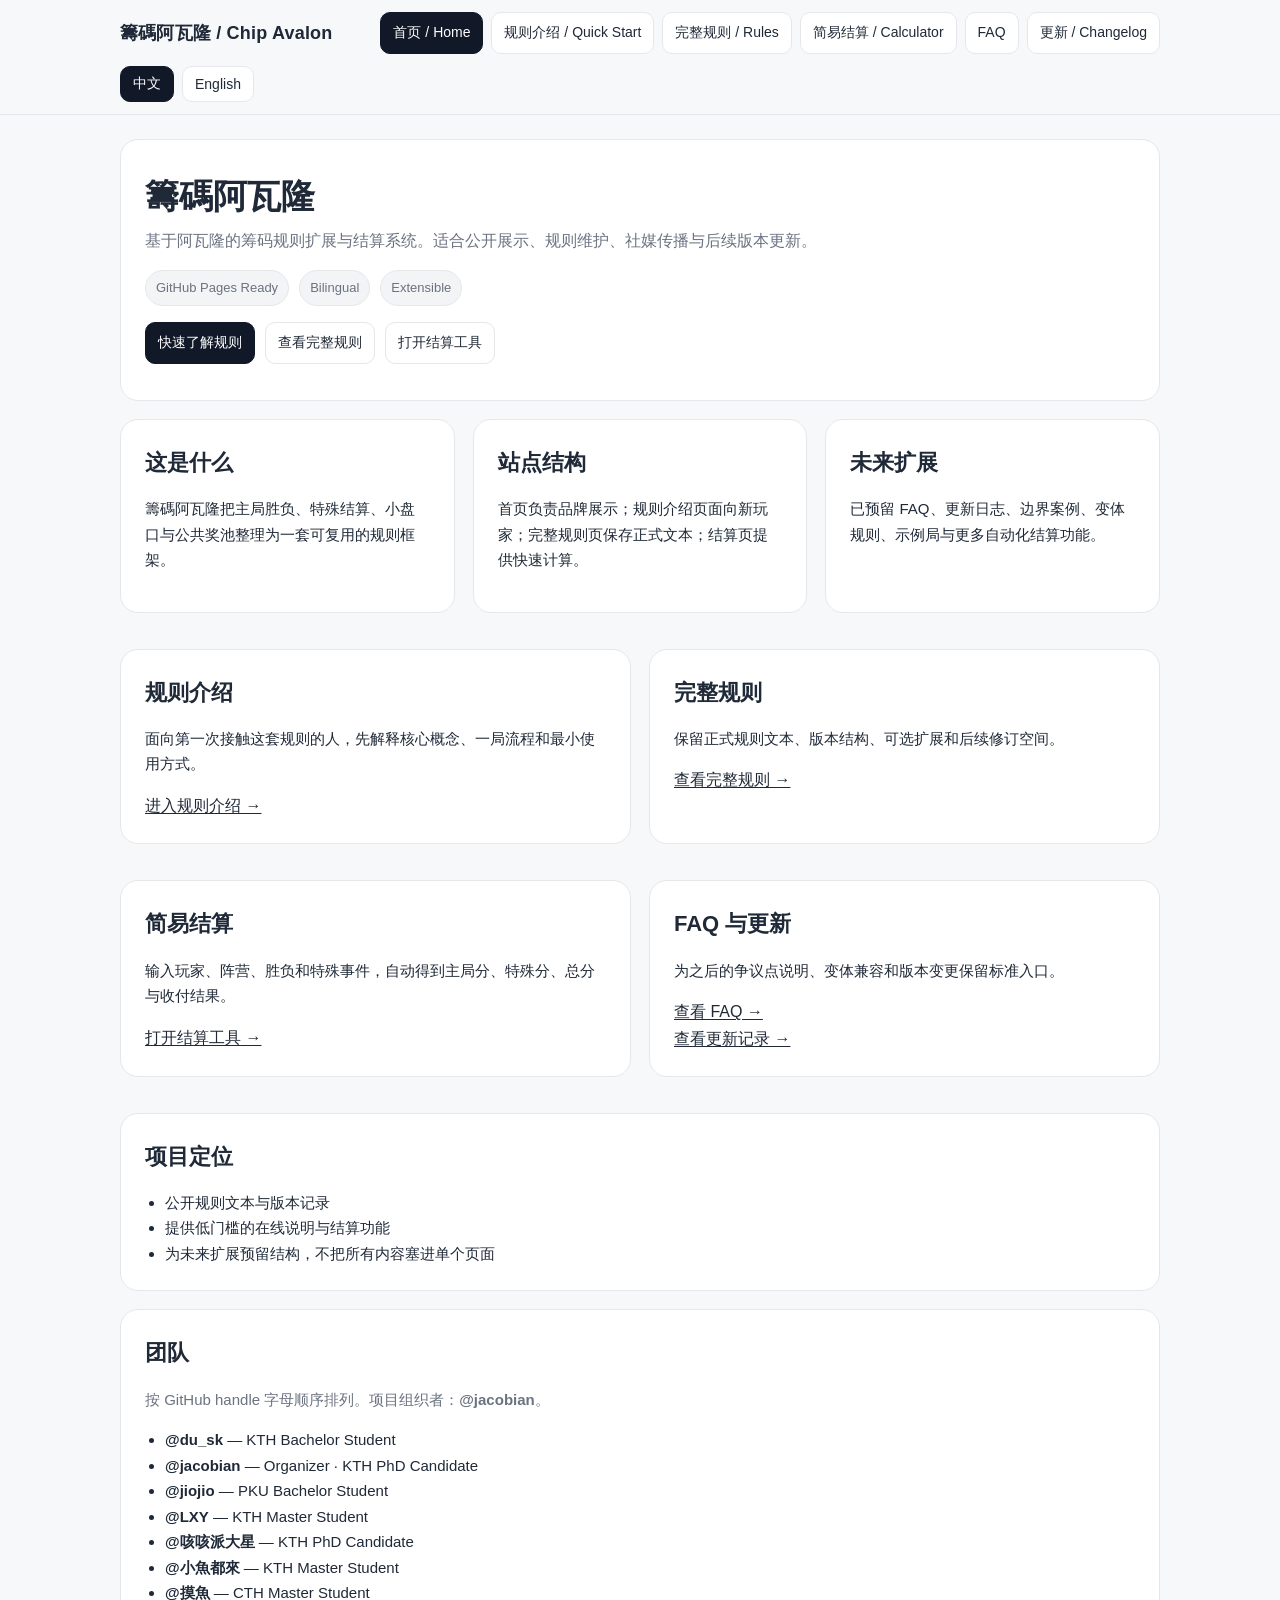
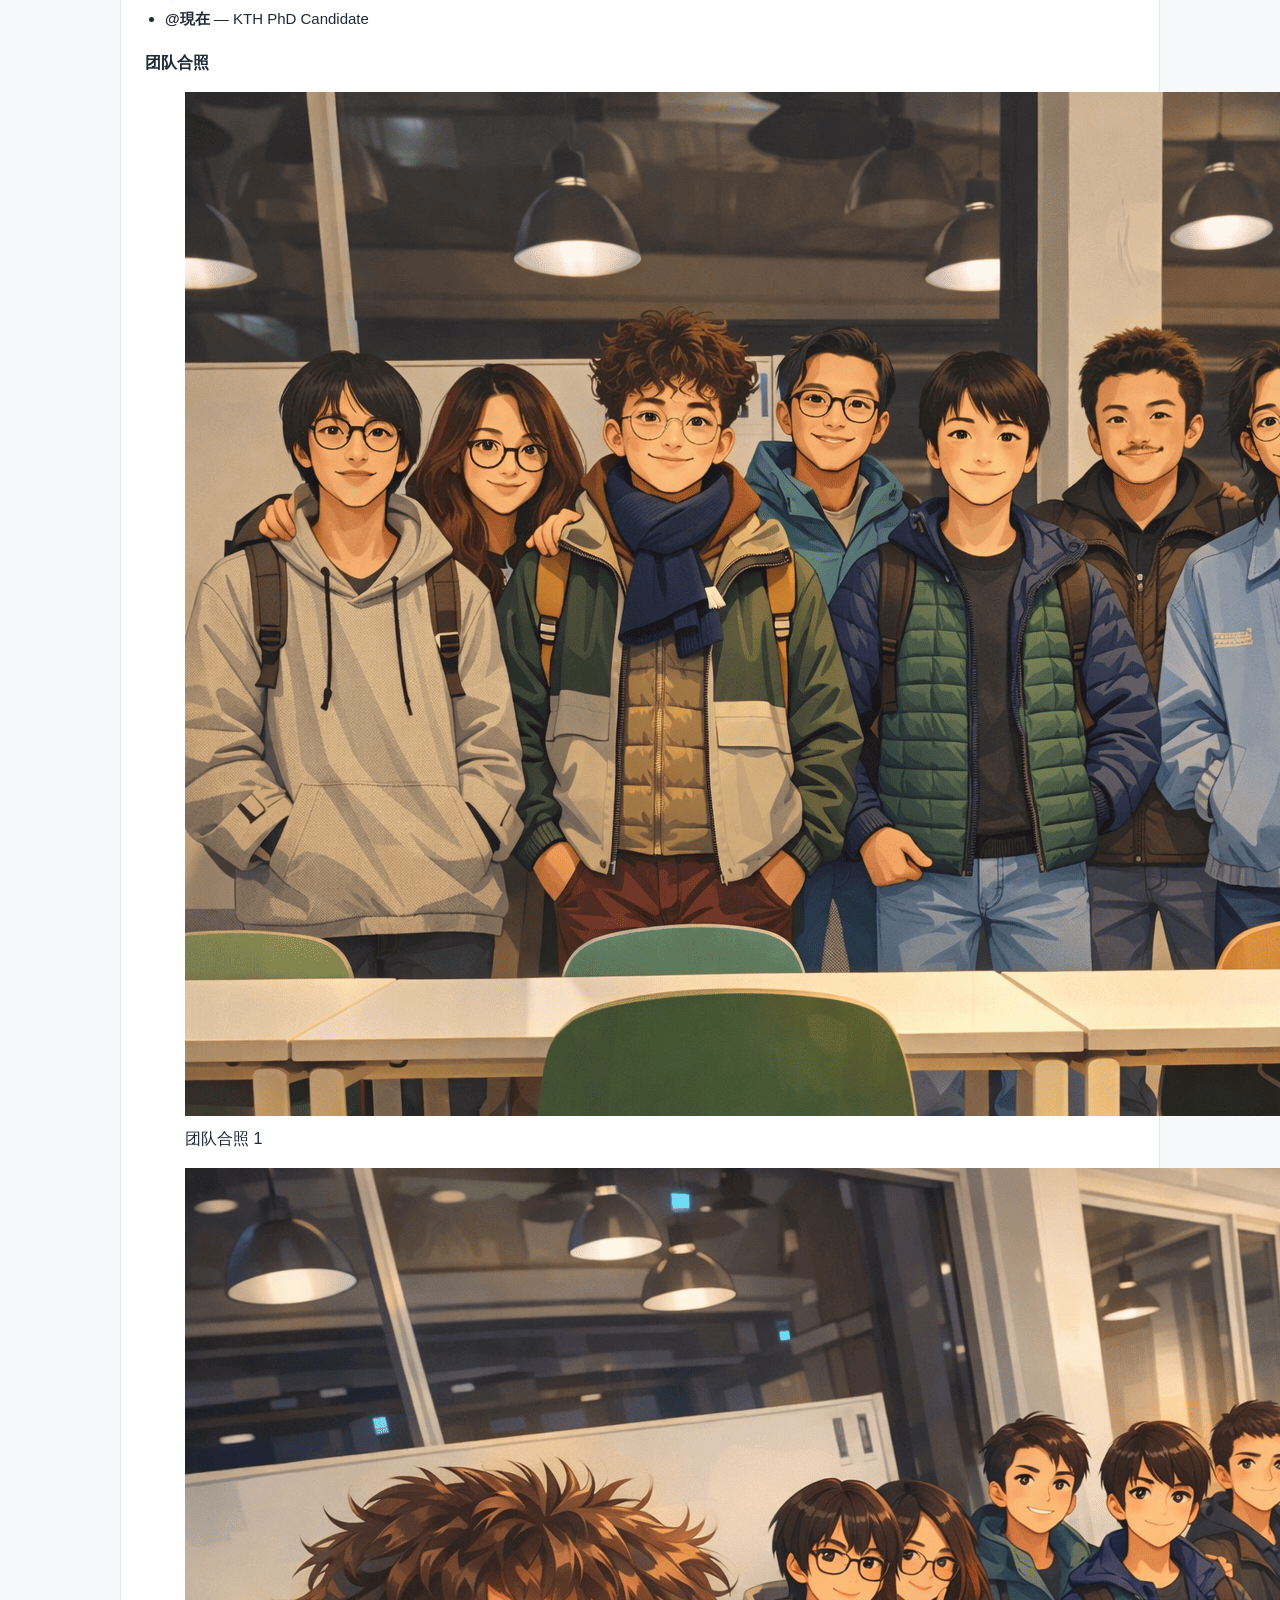
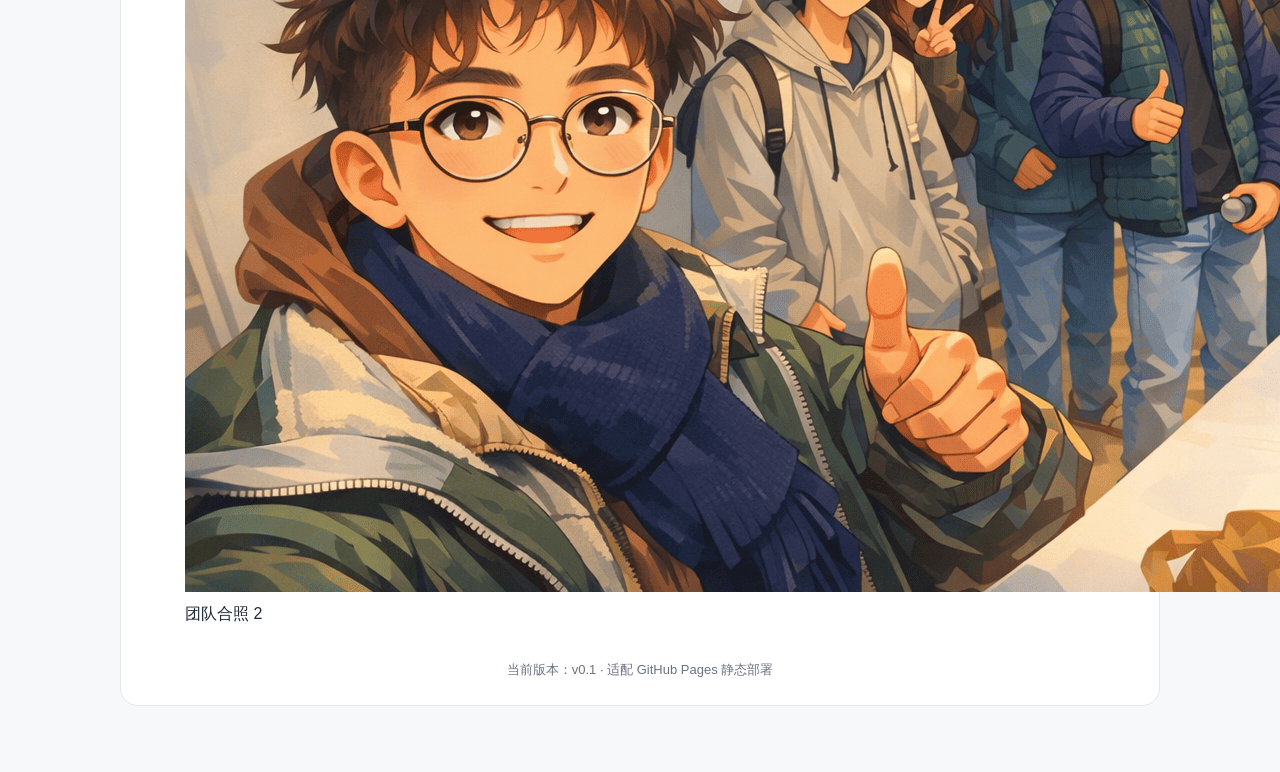
==== commit 07381e53: "Update index.html" ====
--- a/index.html
+++ b/index.html
@@ -164,6 +164,38 @@
         </div>
       </section>
 
+
+      <section class="card" id="team">
+  <div data-lang="zh" class="show">
+    <h2>团队</h2>
+    <p class="note">按 GitHub handle 字母顺序排列。项目组织者：<strong>@jacobian</strong>。</p>
+
+    <ul class="member-list">
+      <li><strong>@du_sk</strong> — KTH Bachelor Student</li>
+      <li><strong>@jacobian</strong> — Organizer · KTH PhD Candidate</li>
+      <li><strong>@jiojio</strong> — PKU Bachelor Student</li>
+      <li><strong>@LXY</strong> — KTH Master Student</li>
+      <li><strong>@咳咳派大星</strong> — KTH PhD Candidate</li>
+      <li><strong>@小魚都來</strong> — KTH Master Student</li>
+      <li><strong>@摸魚</strong> — CTH Master Student</li>
+      <li><strong>@現在</strong> — KTH PhD Candidate</li>
+    </ul>
+
+    <h3>团队合照</h3>
+    <div class="team-grid">
+      <figure class="team-figure">
+        <img src="assets/group1.png" alt="团队合照 1">
+        <figcaption>团队合照 1</figcaption>
+      </figure>
+
+      <figure class="team-figure">
+        <img src="assets/group2.png" alt="团队合照 2">
+        <figcaption>团队合照 2</figcaption>
+      </figure>
+    </div>
+  </div>
+
+
       <section class="footer">
         <div data-lang="zh" class="show">当前版本：v0.1 · 适配 GitHub Pages 静态部署</div>
         <div data-lang="en">Current version: v0.1 · Designed for GitHub Pages static deployment</div>
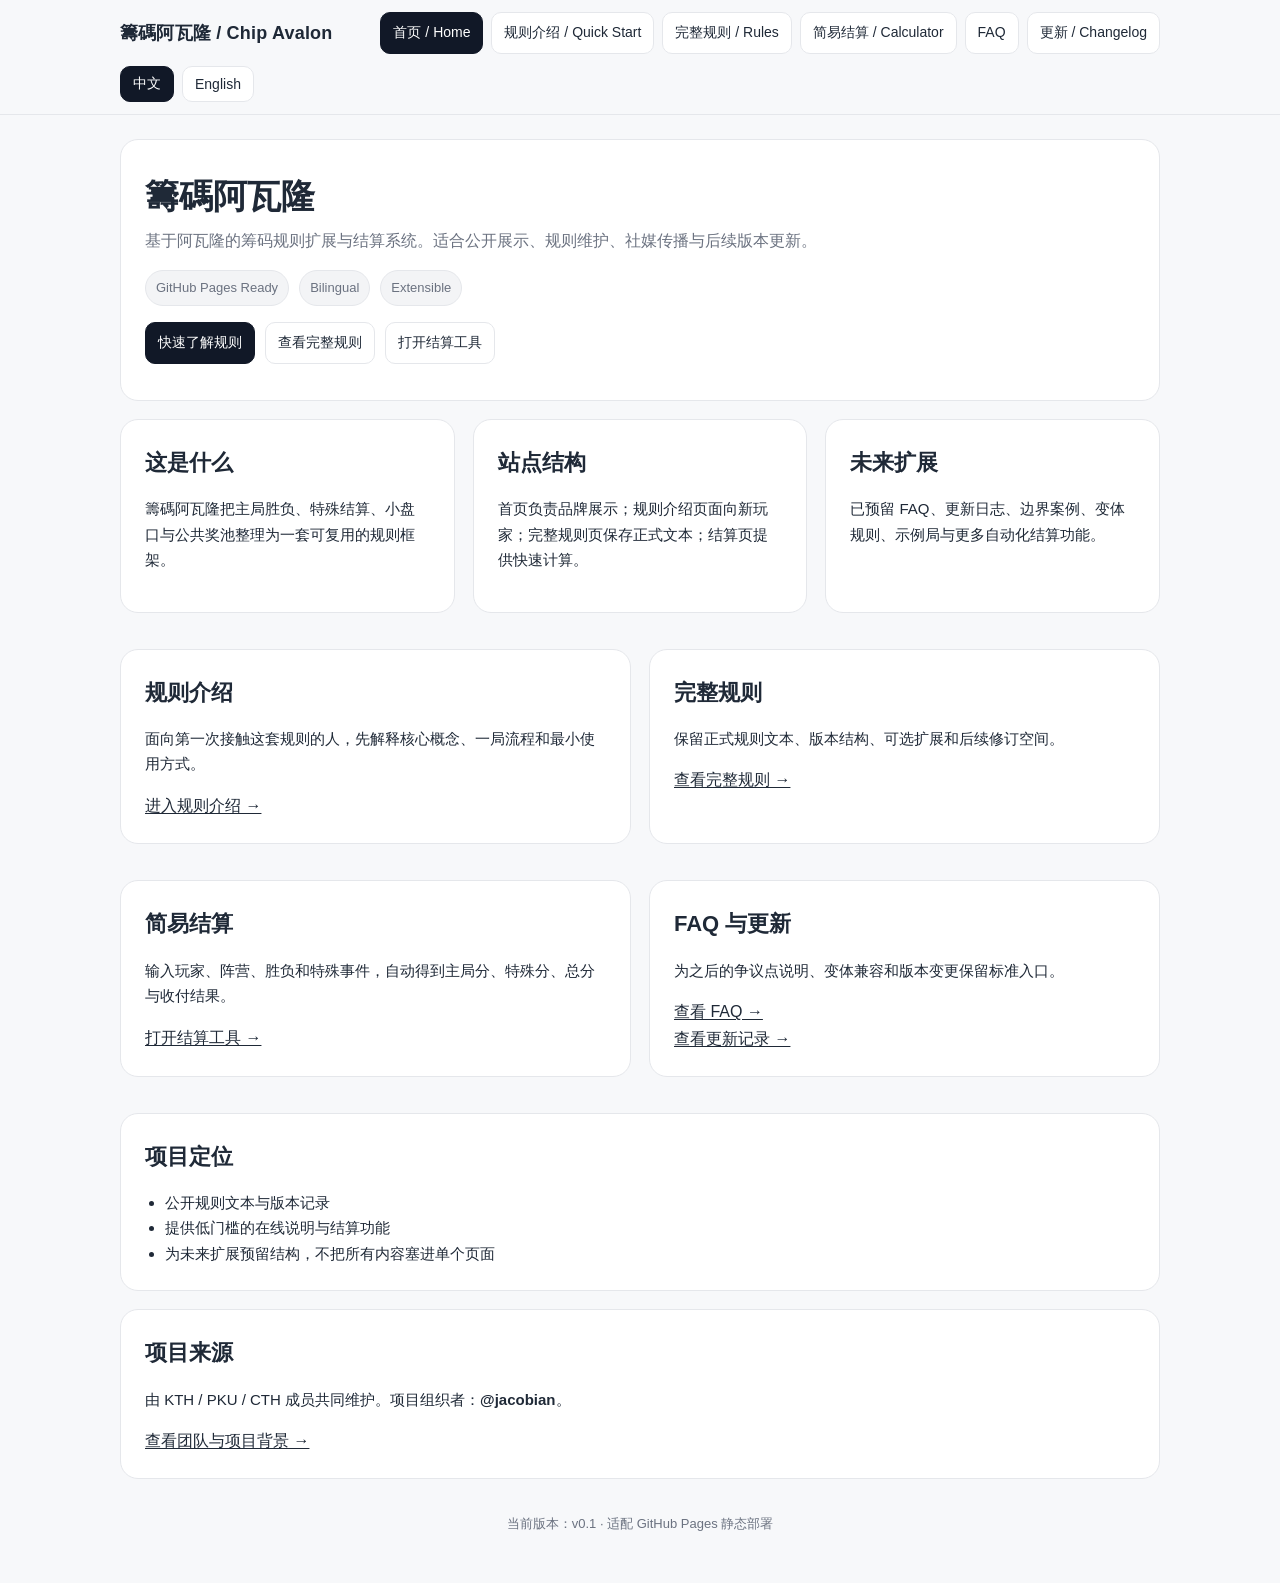
==== commit 729634cb: "Update index.html" ====
--- a/index.html
+++ b/index.html
@@ -164,36 +164,18 @@
         </div>
       </section>
 
-
-      <section class="card" id="team">
+<section class="card">
   <div data-lang="zh" class="show">
-    <h2>团队</h2>
-    <p class="note">按 GitHub handle 字母顺序排列。项目组织者：<strong>@jacobian</strong>。</p>
-
-    <ul class="member-list">
-      <li><strong>@du_sk</strong> — KTH Bachelor Student</li>
-      <li><strong>@jacobian</strong> — Organizer · KTH PhD Candidate</li>
-      <li><strong>@jiojio</strong> — PKU Bachelor Student</li>
-      <li><strong>@LXY</strong> — KTH Master Student</li>
-      <li><strong>@咳咳派大星</strong> — KTH PhD Candidate</li>
-      <li><strong>@小魚都來</strong> — KTH Master Student</li>
-      <li><strong>@摸魚</strong> — CTH Master Student</li>
-      <li><strong>@現在</strong> — KTH PhD Candidate</li>
-    </ul>
-
-    <h3>团队合照</h3>
-    <div class="team-grid">
-      <figure class="team-figure">
-        <img src="assets/group1.png" alt="团队合照 1">
-        <figcaption>团队合照 1</figcaption>
-      </figure>
-
-      <figure class="team-figure">
-        <img src="assets/group2.png" alt="团队合照 2">
-        <figcaption>团队合照 2</figcaption>
-      </figure>
-    </div>
+    <h2>项目来源</h2>
+    <p>由 KTH / PKU / CTH 成员共同维护。项目组织者：<strong>@jacobian</strong>。</p>
+    <a class="text-link" href="./about.html">查看团队与项目背景 →</a>
   </div>
+  <div data-lang="en">
+    <h2>Project origin</h2>
+    <p>Maintained by contributors from KTH, PKU, and CTH. Project organizer: <strong>@jacobian</strong>.</p>
+    <a class="text-link" href="./about.html">Open About page →</a>
+  </div>
+</section>
 
 
       <section class="footer">
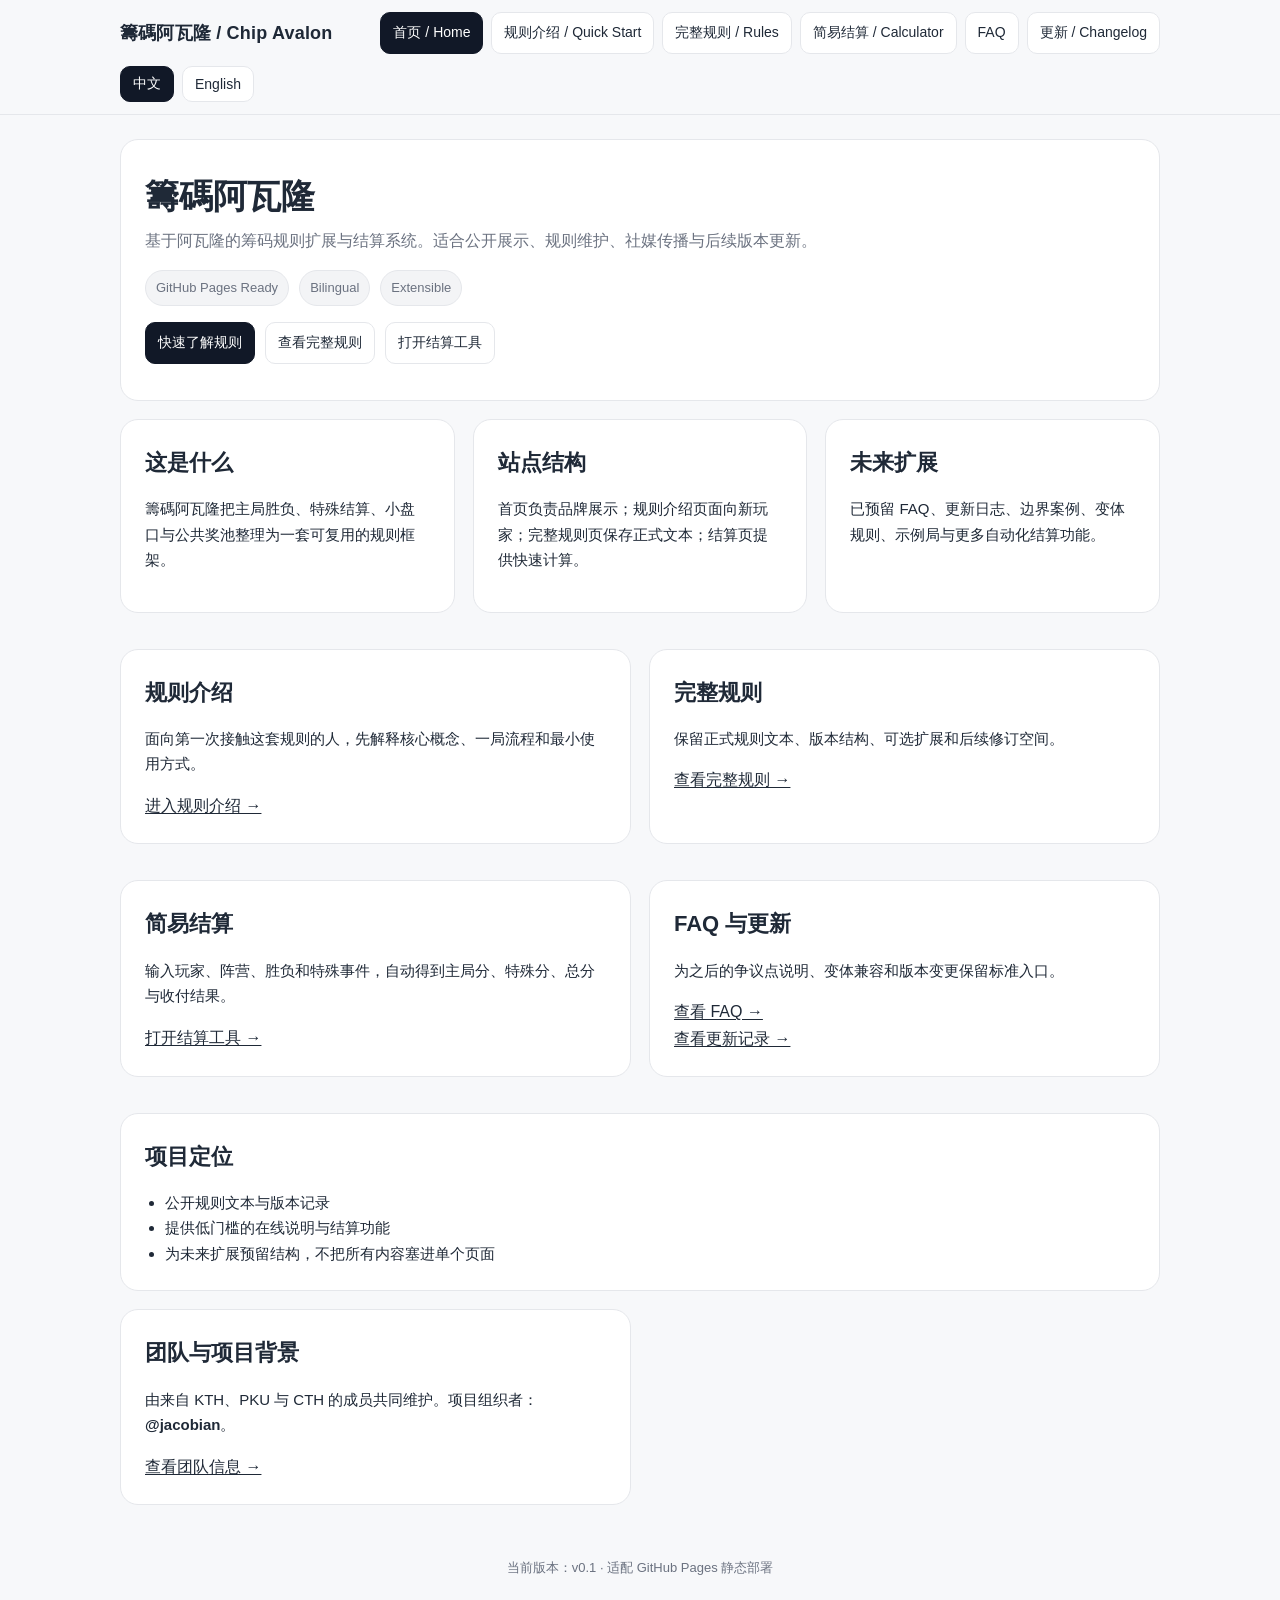
==== commit 274b8f1a: "Update index.html" ====
--- a/index.html
+++ b/index.html
@@ -164,17 +164,20 @@
         </div>
       </section>
 
-<section class="card">
-  <div data-lang="zh" class="show">
-    <h2>项目来源</h2>
-    <p>由 KTH / PKU / CTH 成员共同维护。项目组织者：<strong>@jacobian</strong>。</p>
-    <a class="text-link" href="./about.html">查看团队与项目背景 →</a>
-  </div>
-  <div data-lang="en">
-    <h2>Project origin</h2>
-    <p>Maintained by contributors from KTH, PKU, and CTH. Project organizer: <strong>@jacobian</strong>.</p>
-    <a class="text-link" href="./about.html">Open About page →</a>
-  </div>
+      
+<section class="grid-2">
+  <article class="card feature-card">
+    <div data-lang="zh" class="show">
+      <h2>团队与项目背景</h2>
+      <p>由来自 KTH、PKU 与 CTH 的成员共同维护。项目组织者：<strong>@jacobian</strong>。</p>
+      <a class="text-link" href="./about.html">查看团队信息 →</a>
+    </div>
+    <div data-lang="en">
+      <h2>Team & Background</h2>
+      <p>Maintained by contributors from KTH, PKU, and CTH. Project organizer: <strong>@jacobian</strong>.</p>
+      <a class="text-link" href="./about.html">Open team page →</a>
+    </div>
+  </article>
 </section>
 
 
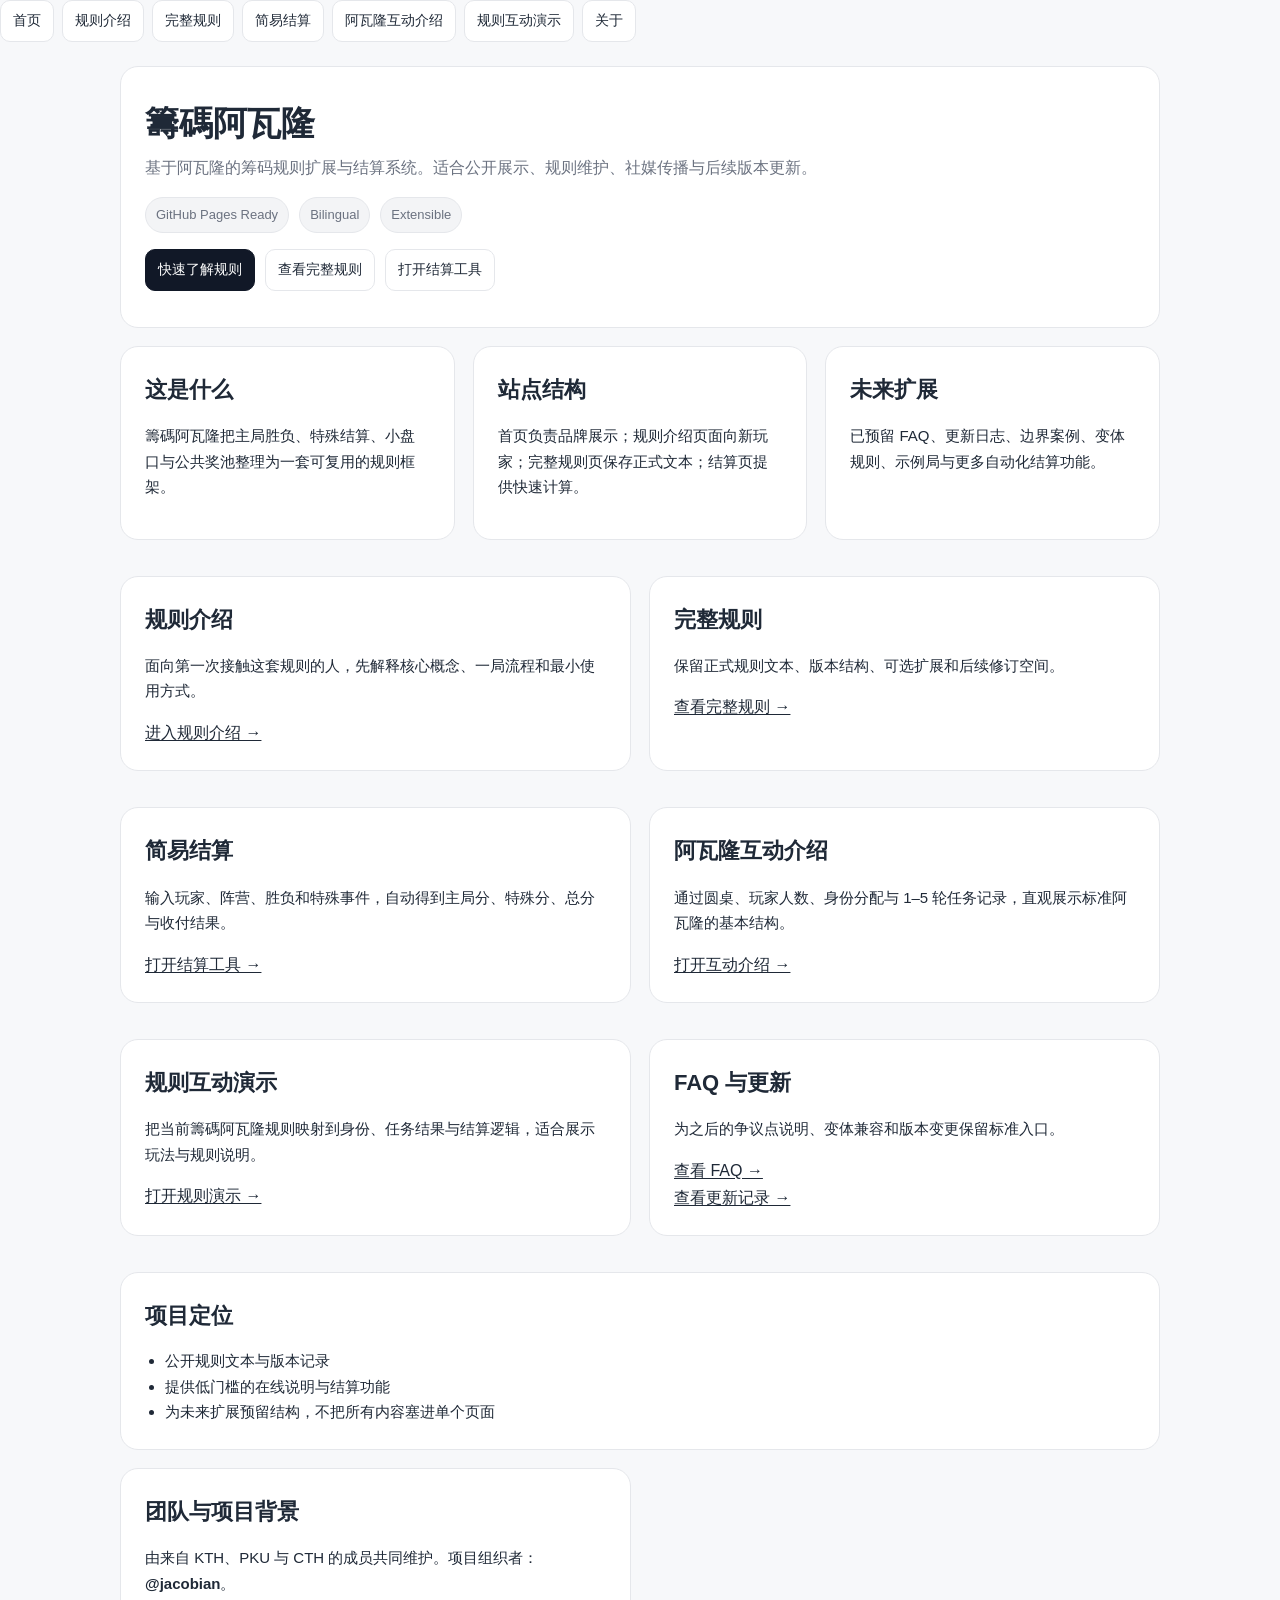
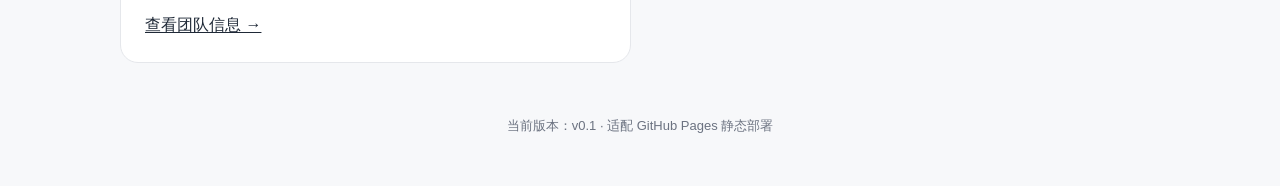
==== commit f84b1cb1: "Update index.html" ====
--- a/index.html
+++ b/index.html
@@ -8,23 +8,36 @@
   <link rel="stylesheet" href="./assets/css/main.css" />
 </head>
 <body>
-  <header class="topbar">
-    <div class="topbar-inner">
-      <div class="brand">籌碼阿瓦隆 / Chip Avalon</div>
-      <nav class="toolbar">
-        <a class="btn-link active-nav" href="./index.html" data-nav="home">首页 / Home</a>
-        <a class="btn-link" href="./quickstart.html" data-nav="quickstart">规则介绍 / Quick Start</a>
-        <a class="btn-link" href="./rules.html" data-nav="rules">完整规则 / Rules</a>
-        <a class="btn-link" href="./calculator.html" data-nav="calculator">简易结算 / Calculator</a>
-        <a class="btn-link" href="./faq.html" data-nav="faq">FAQ</a>
-        <a class="btn-link" href="./changelog.html" data-nav="changelog">更新 / Changelog</a>
-      </nav>
-      <div class="toolbar">
-        <button id="btn-zh" class="active" type="button">中文</button>
-        <button id="btn-en" type="button">English</button>
-      </div>
-    </div>
-  </header>
+<nav class="toolbar">
+  <a class="btn-link" href="./index.html">
+    <span data-lang="zh" class="show">首页</span>
+    <span data-lang="en">Home</span>
+  </a>
+  <a class="btn-link" href="./quickstart.html">
+    <span data-lang="zh" class="show">规则介绍</span>
+    <span data-lang="en">Quick Start</span>
+  </a>
+  <a class="btn-link" href="./rules.html">
+    <span data-lang="zh" class="show">完整规则</span>
+    <span data-lang="en">Rules</span>
+  </a>
+  <a class="btn-link" href="./calculator.html">
+    <span data-lang="zh" class="show">简易结算</span>
+    <span data-lang="en">Calculator</span>
+  </a>
+  <a class="btn-link" href="./avalon-intro.html">
+    <span data-lang="zh" class="show">阿瓦隆互动介绍</span>
+    <span data-lang="en">Avalon Intro</span>
+  </a>
+  <a class="btn-link" href="./chip-rule-intro.html">
+    <span data-lang="zh" class="show">规则互动演示</span>
+    <span data-lang="en">Rule Demo</span>
+  </a>
+  <a class="btn-link" href="./about.html">
+    <span data-lang="zh" class="show">关于</span>
+    <span data-lang="en">About</span>
+  </a>
+</nav>
 
   <main class="layout single">
     <section class="content">
@@ -129,6 +142,31 @@
             <a class="text-link" href="./calculator.html">Open Calculator →</a>
           </div>
         </article>
+        <article class="card feature-card">
+  <div data-lang="zh" class="show">
+    <h2>阿瓦隆互动介绍</h2>
+    <p>通过圆桌、玩家人数、身份分配与 1–5 轮任务记录，直观展示标准阿瓦隆的基本结构。</p>
+    <a class="text-link" href="./avalon-intro.html">打开互动介绍 →</a>
+  </div>
+  <div data-lang="en">
+    <h2>Avalon Interactive Intro</h2>
+    <p>Use a round-table view, adjustable player count, role assignment, and mission records to explain the standard Avalon structure visually.</p>
+    <a class="text-link" href="./avalon-intro.html">Open interactive intro →</a>
+  </div>
+</article>
+
+<article class="card feature-card">
+  <div data-lang="zh" class="show">
+    <h2>规则互动演示</h2>
+    <p>把当前籌碼阿瓦隆规则映射到身份、任务结果与结算逻辑，适合展示玩法与规则说明。</p>
+    <a class="text-link" href="./chip-rule-intro.html">打开规则演示 →</a>
+  </div>
+  <div data-lang="en">
+    <h2>Rule Interactive Demo</h2>
+    <p>Map the current Chip Avalon rules to roles, mission outcomes, and settlement logic for clearer rule explanation and presentation.</p>
+    <a class="text-link" href="./chip-rule-intro.html">Open rule demo →</a>
+  </div>
+</article>
         <article class="card feature-card">
           <div data-lang="zh" class="show">
             <h2>FAQ 与更新</h2>
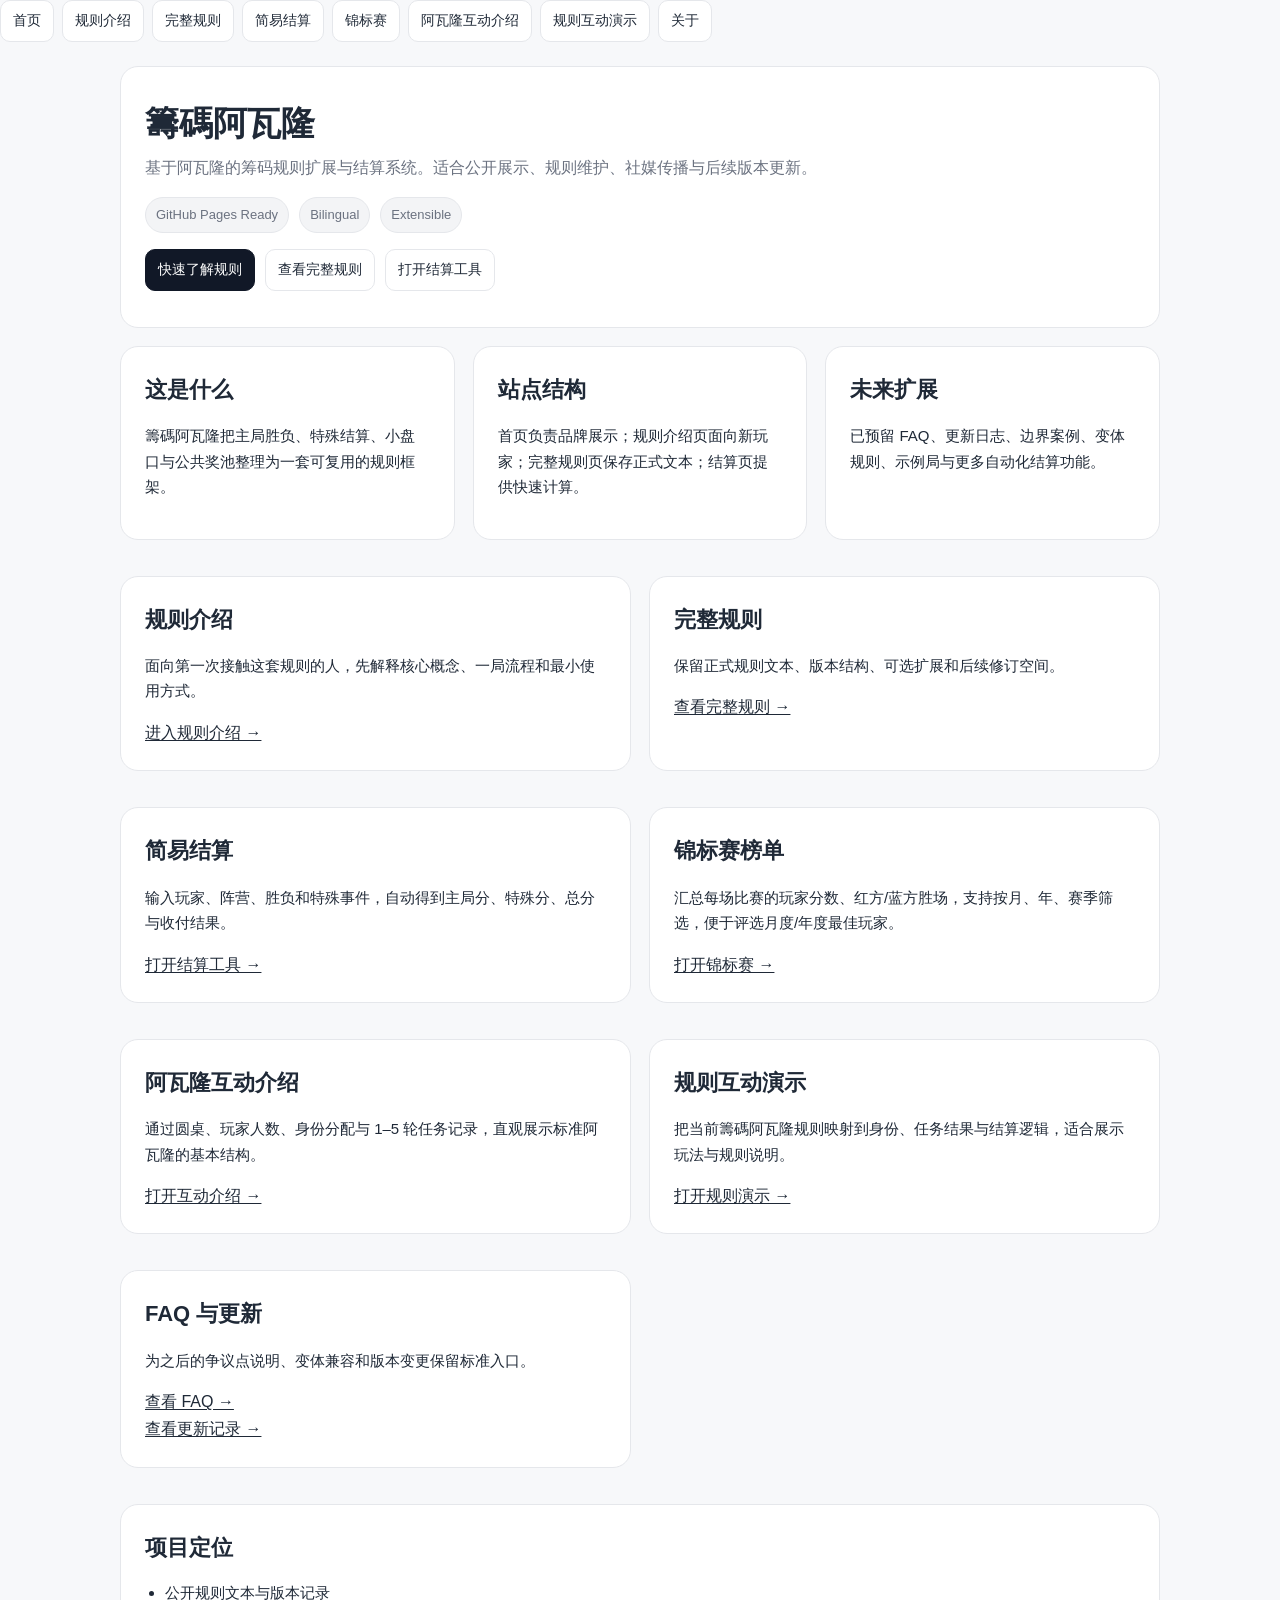
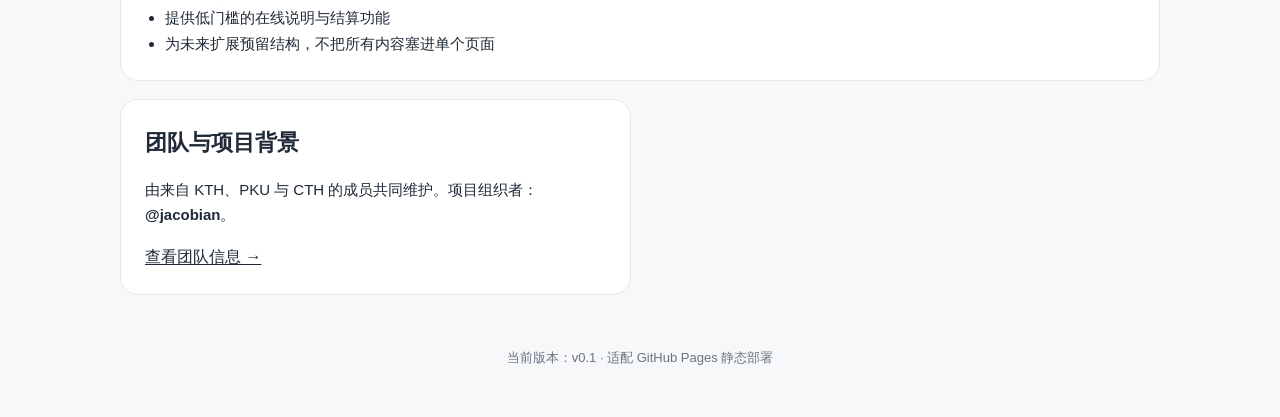
==== commit 5ffcdc86: "Update index.html" ====
--- a/index.html
+++ b/index.html
@@ -1,6 +1,9 @@
 <!DOCTYPE html>
 <html lang="zh-CN">
 <head>
+  <link rel="icon" type="image/svg+xml" href="./assets/avalon.svg" />
+<link rel="shortcut icon" href="./assets/avalon.svg" />
+<link rel="apple-touch-icon" href="./assets/avalon.svg" />
   <meta charset="UTF-8" />
   <meta name="viewport" content="width=device-width, initial-scale=1.0" />
   <title>籌碼阿瓦隆 | Chip Avalon</title>
@@ -25,6 +28,10 @@
     <span data-lang="zh" class="show">简易结算</span>
     <span data-lang="en">Calculator</span>
   </a>
+  <a class="btn-link" href="./tournament.html">
+  <span data-lang="zh" class="show">锦标赛</span>
+  <span data-lang="en">Tournament</span>
+  </a>
   <a class="btn-link" href="./avalon-intro.html">
     <span data-lang="zh" class="show">阿瓦隆互动介绍</span>
     <span data-lang="en">Avalon Intro</span>
@@ -142,6 +149,18 @@
             <a class="text-link" href="./calculator.html">Open Calculator →</a>
           </div>
         </article>
+        <article class="card feature-card">
+  <div data-lang="zh" class="show">
+    <h2>锦标赛榜单</h2>
+    <p>汇总每场比赛的玩家分数、红方/蓝方胜场，支持按月、年、赛季筛选，便于评选月度/年度最佳玩家。</p>
+    <a class="text-link" href="./tournament.html">打开锦标赛 →</a>
+  </div>
+  <div data-lang="en">
+    <h2>Tournament Leaderboard</h2>
+    <p>Aggregates per-player score and red/blue wins. Filter by month, year, or season to pick monthly / yearly MVPs.</p>
+    <a class="text-link" href="./tournament.html">Open Tournament →</a>
+  </div>
+</article>
         <article class="card feature-card">
   <div data-lang="zh" class="show">
     <h2>阿瓦隆互动介绍</h2>
